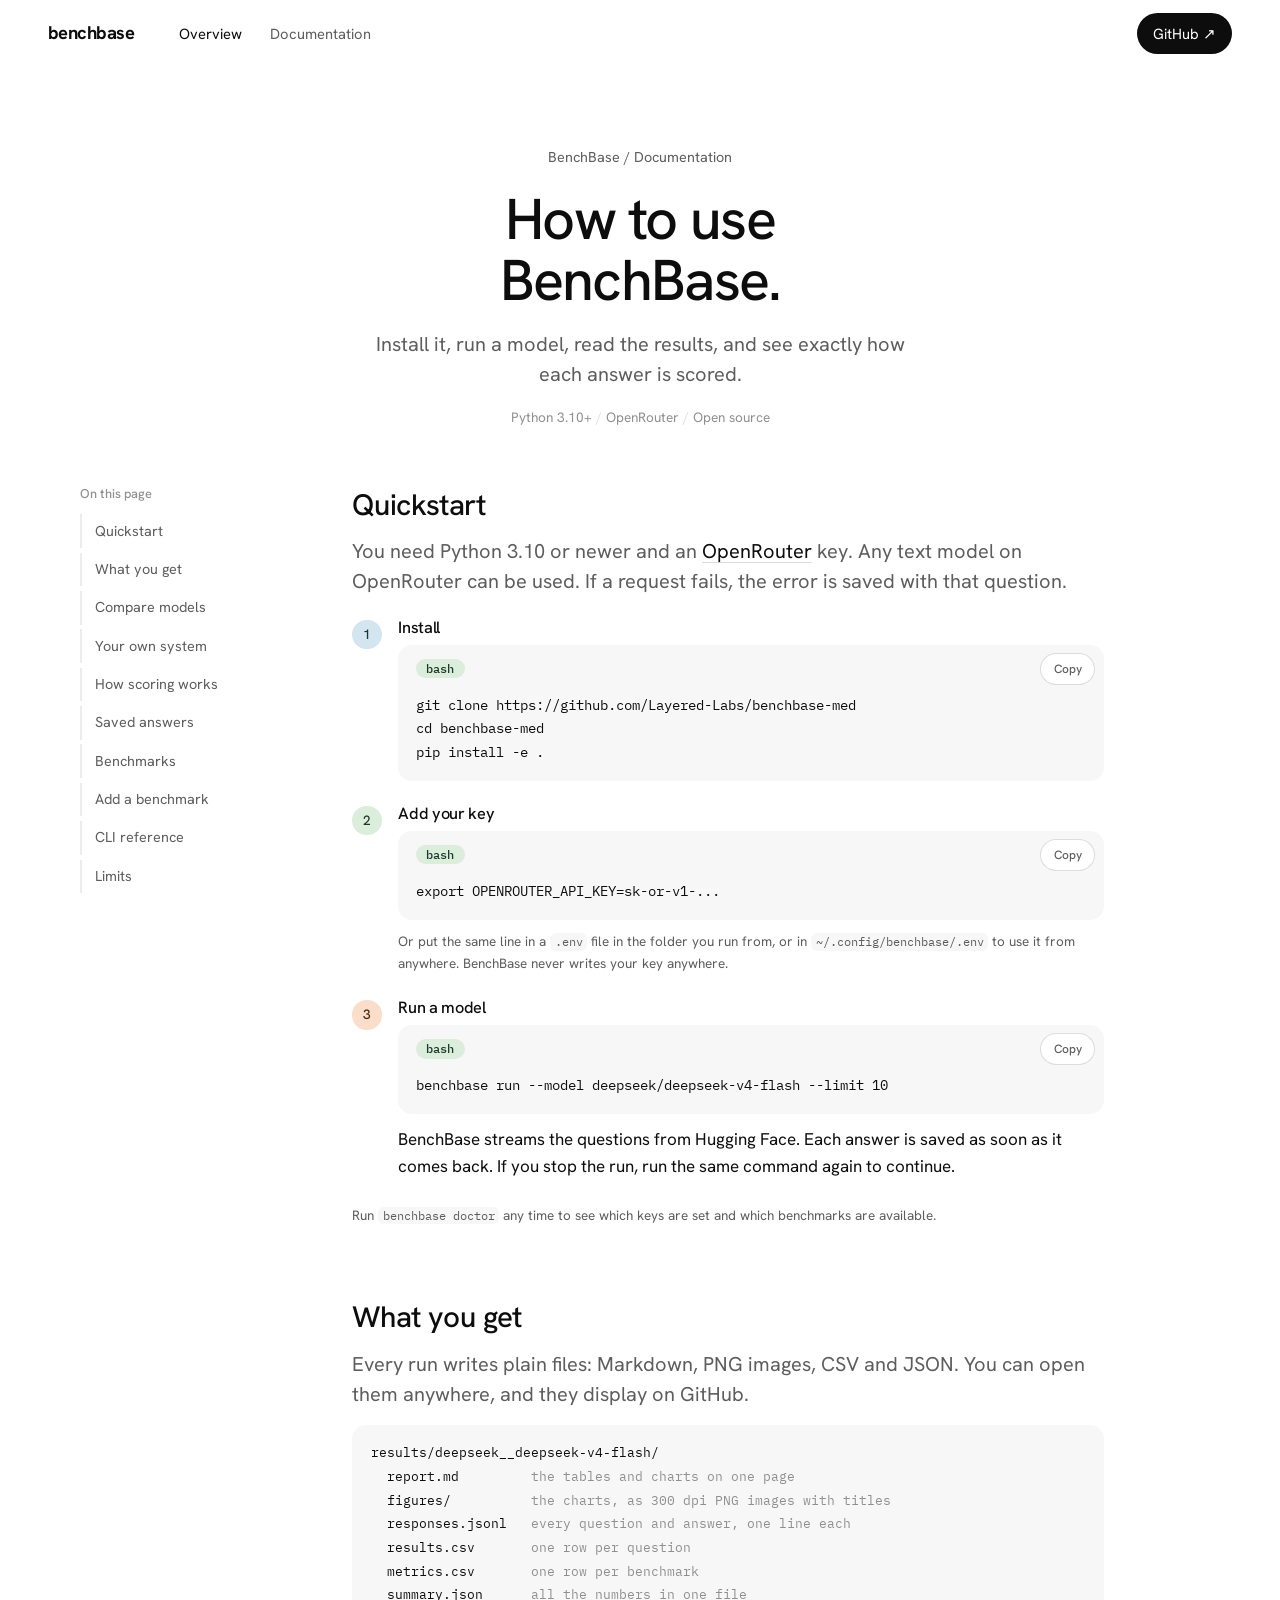
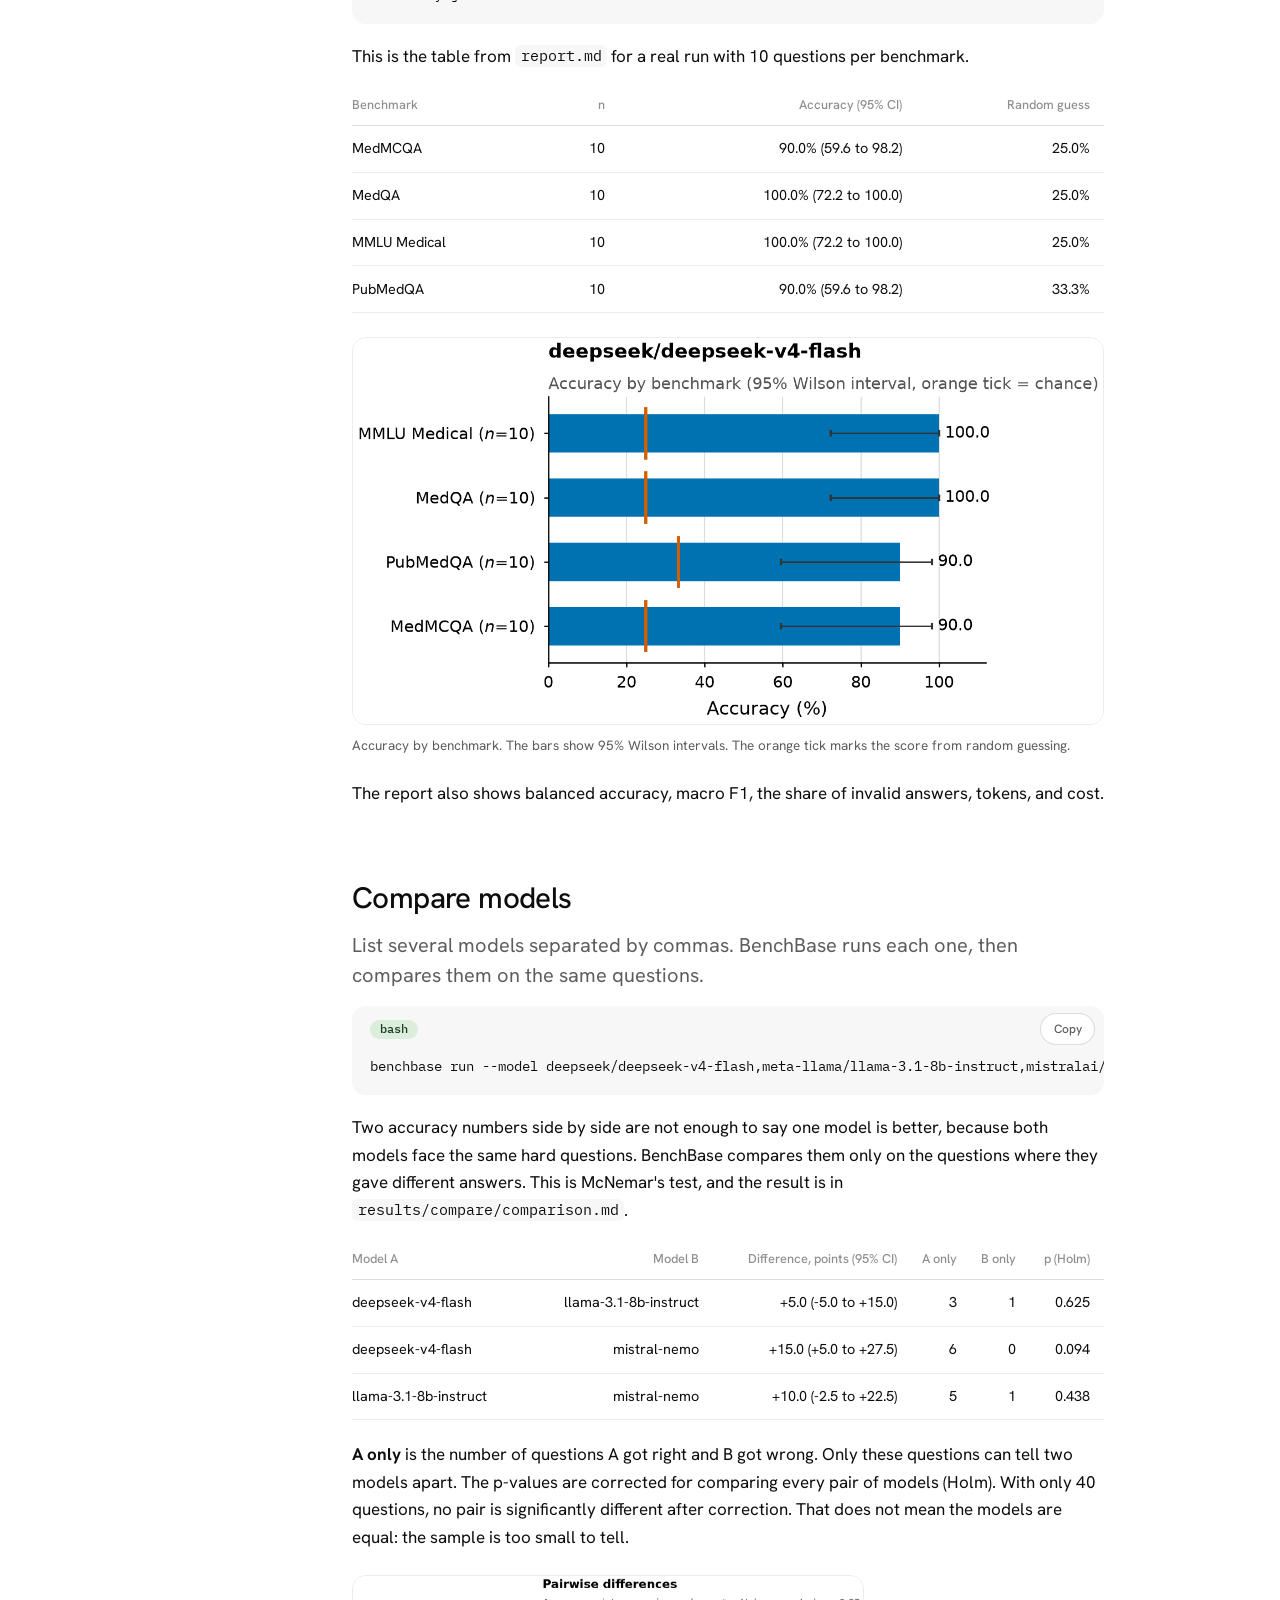
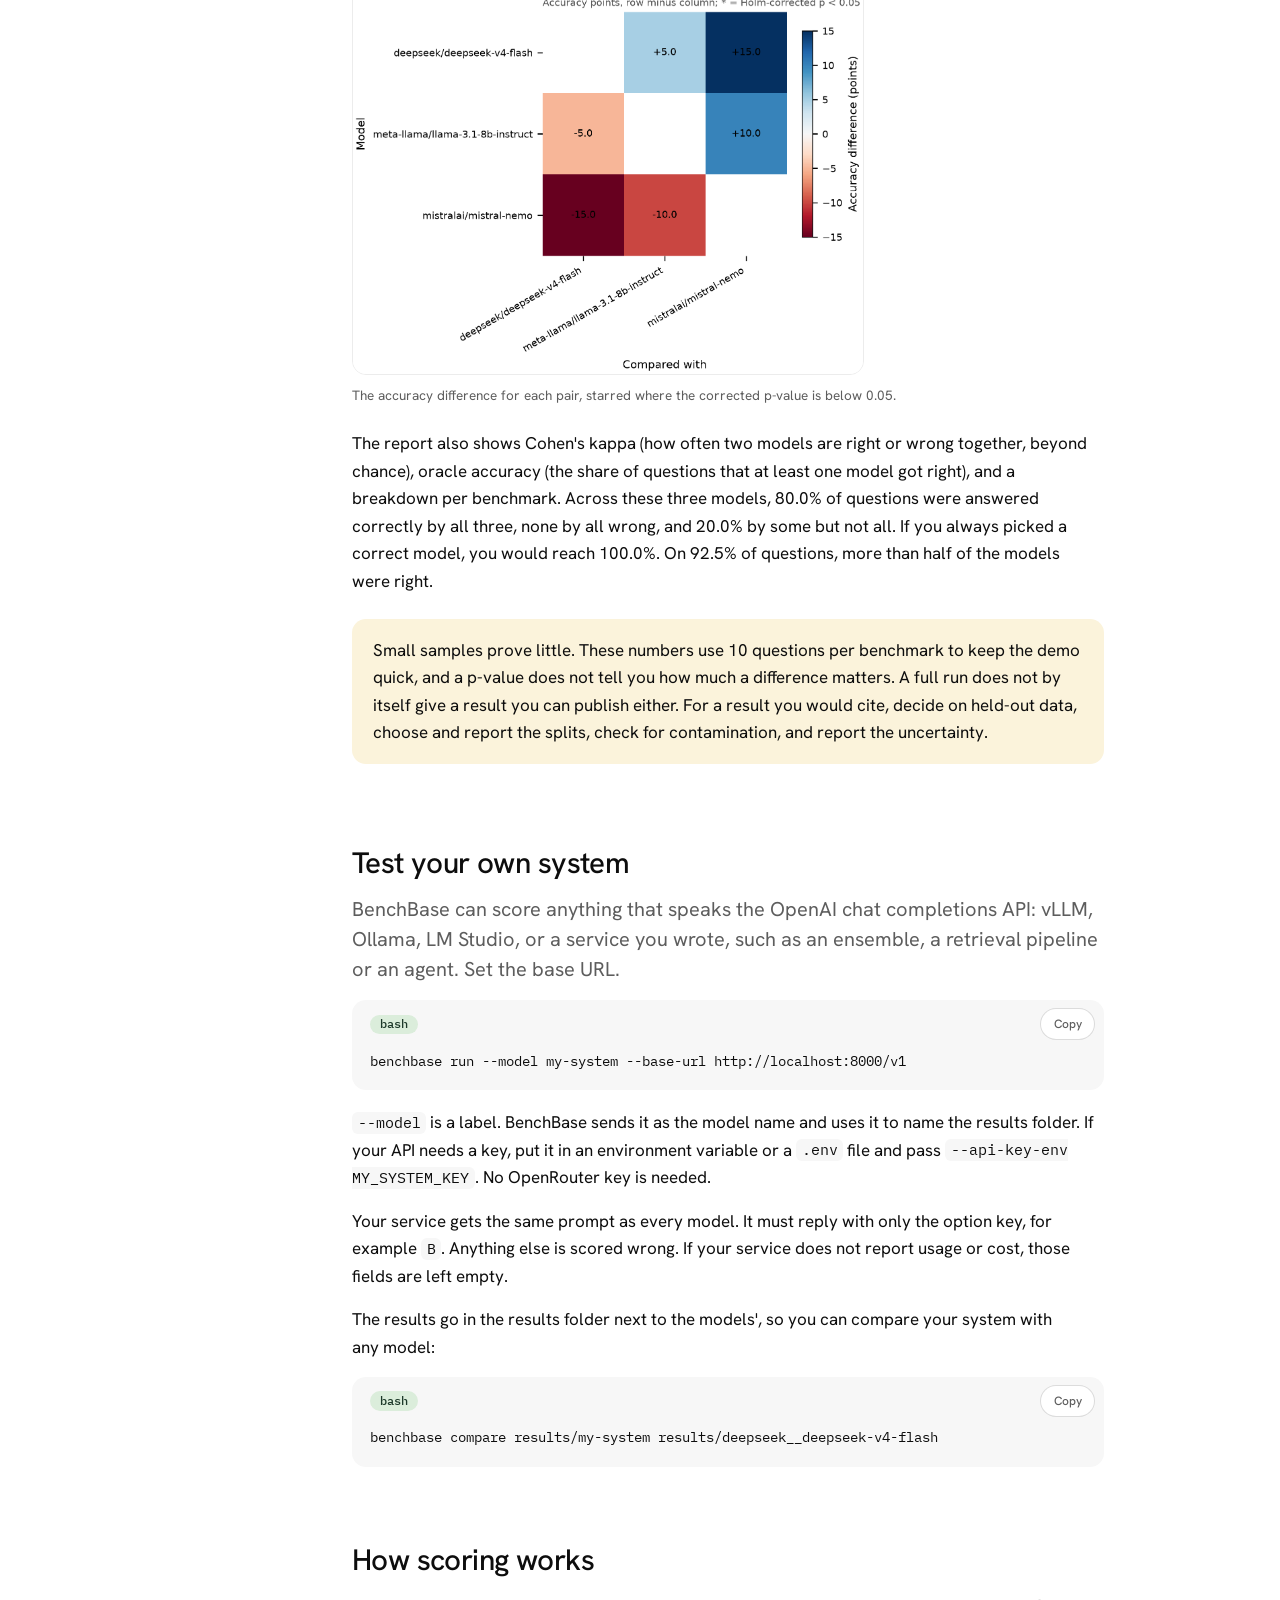
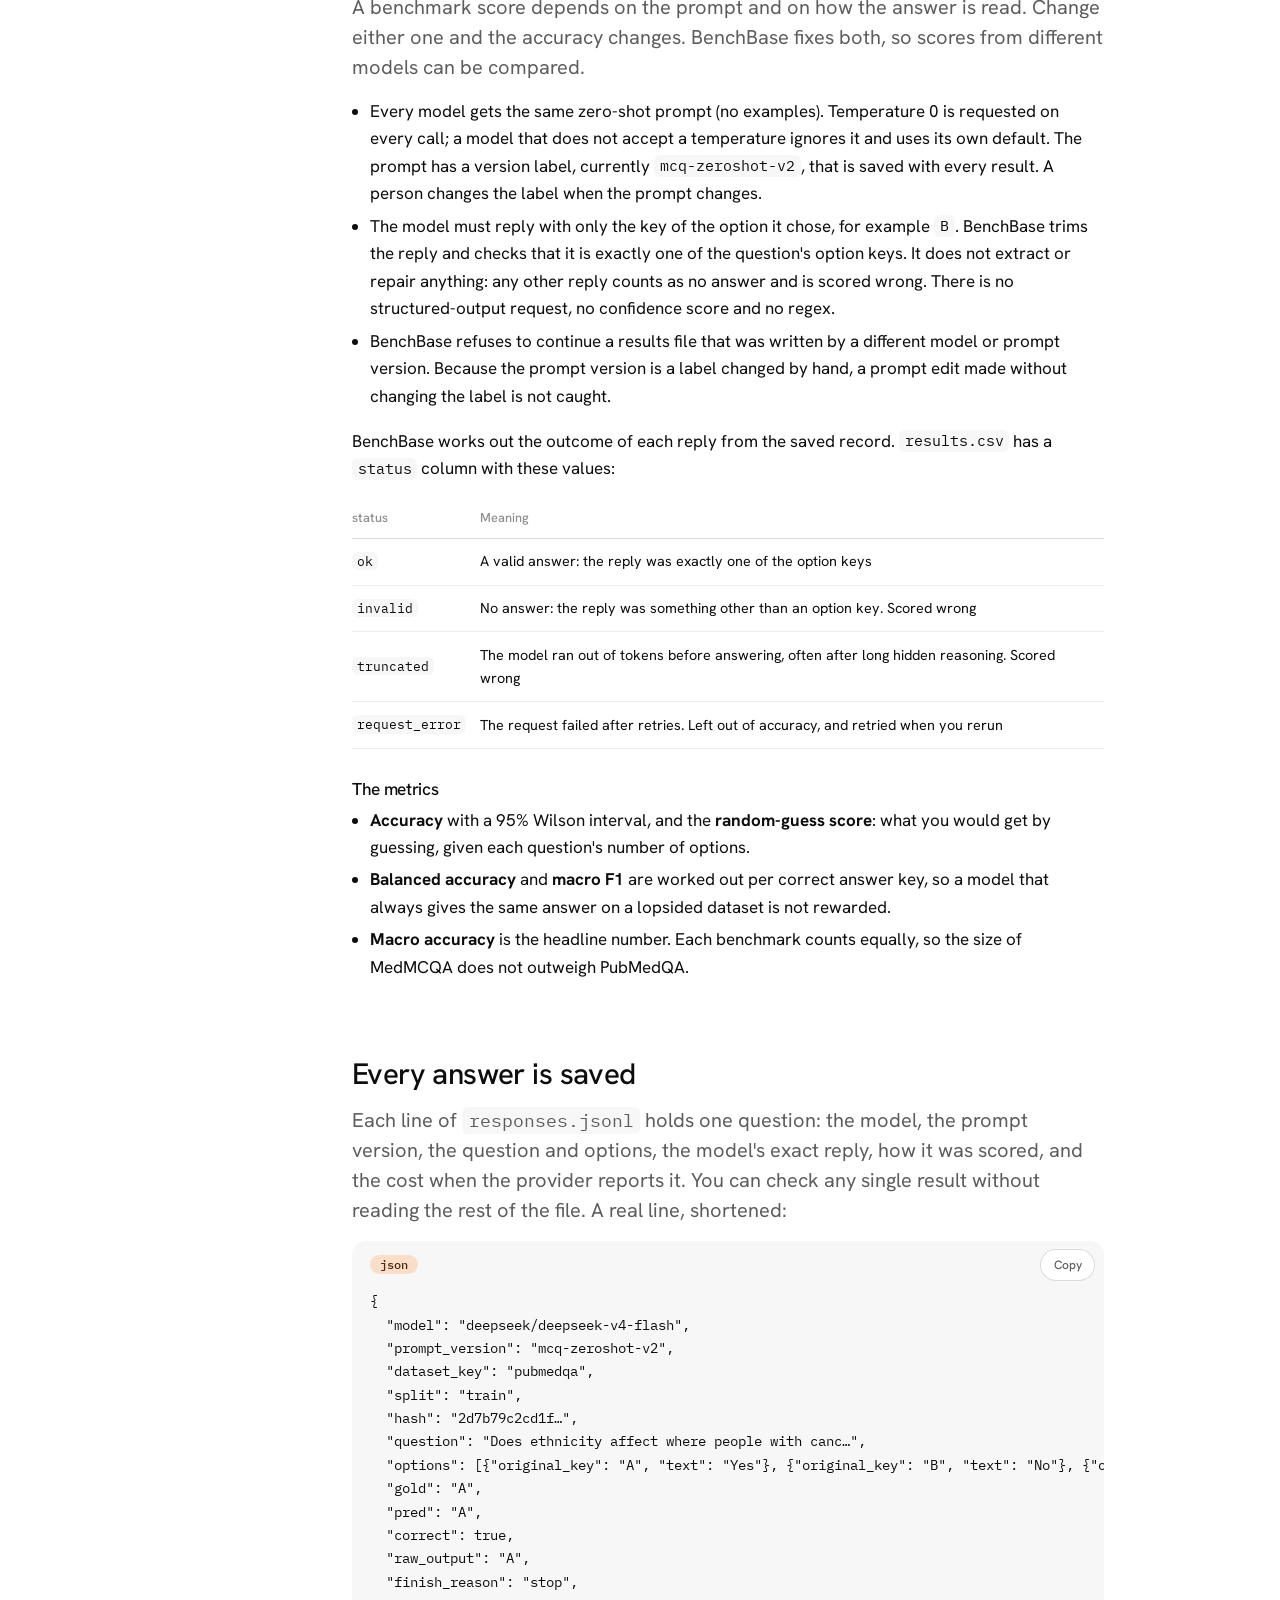
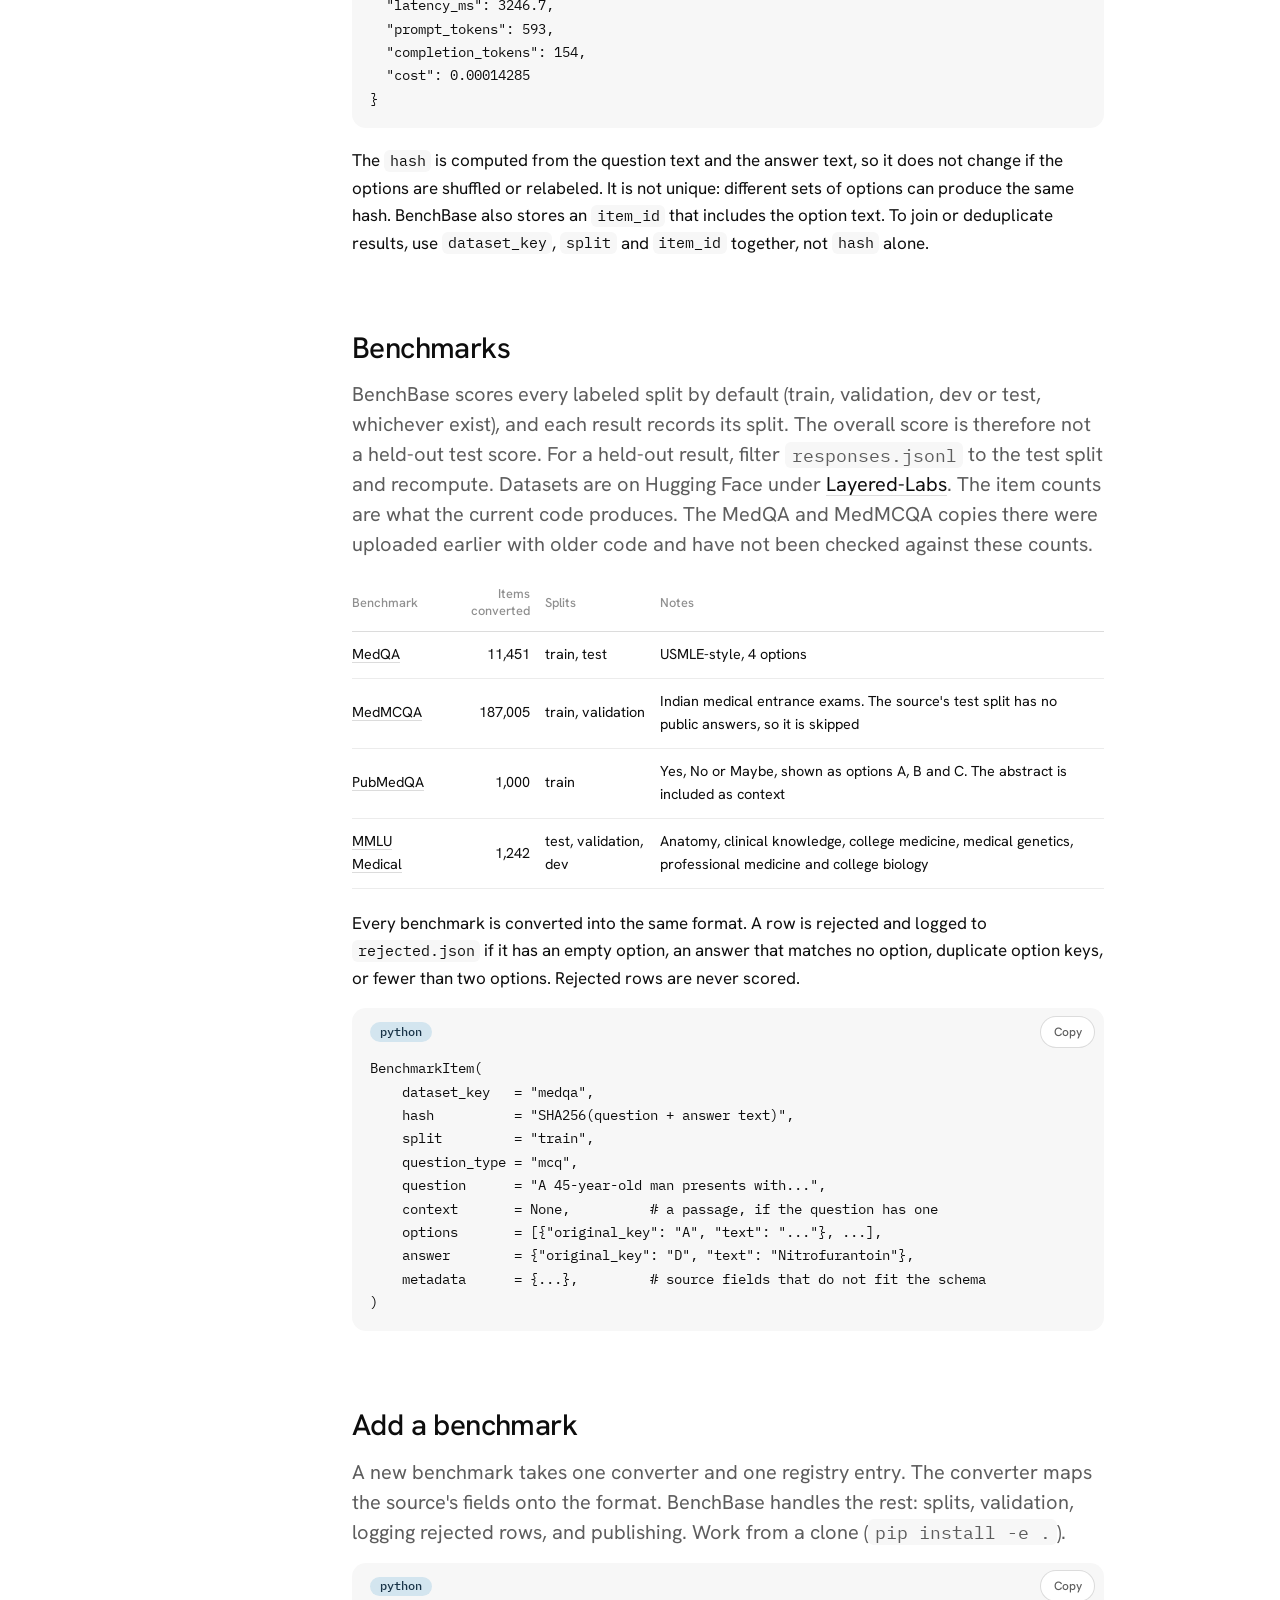
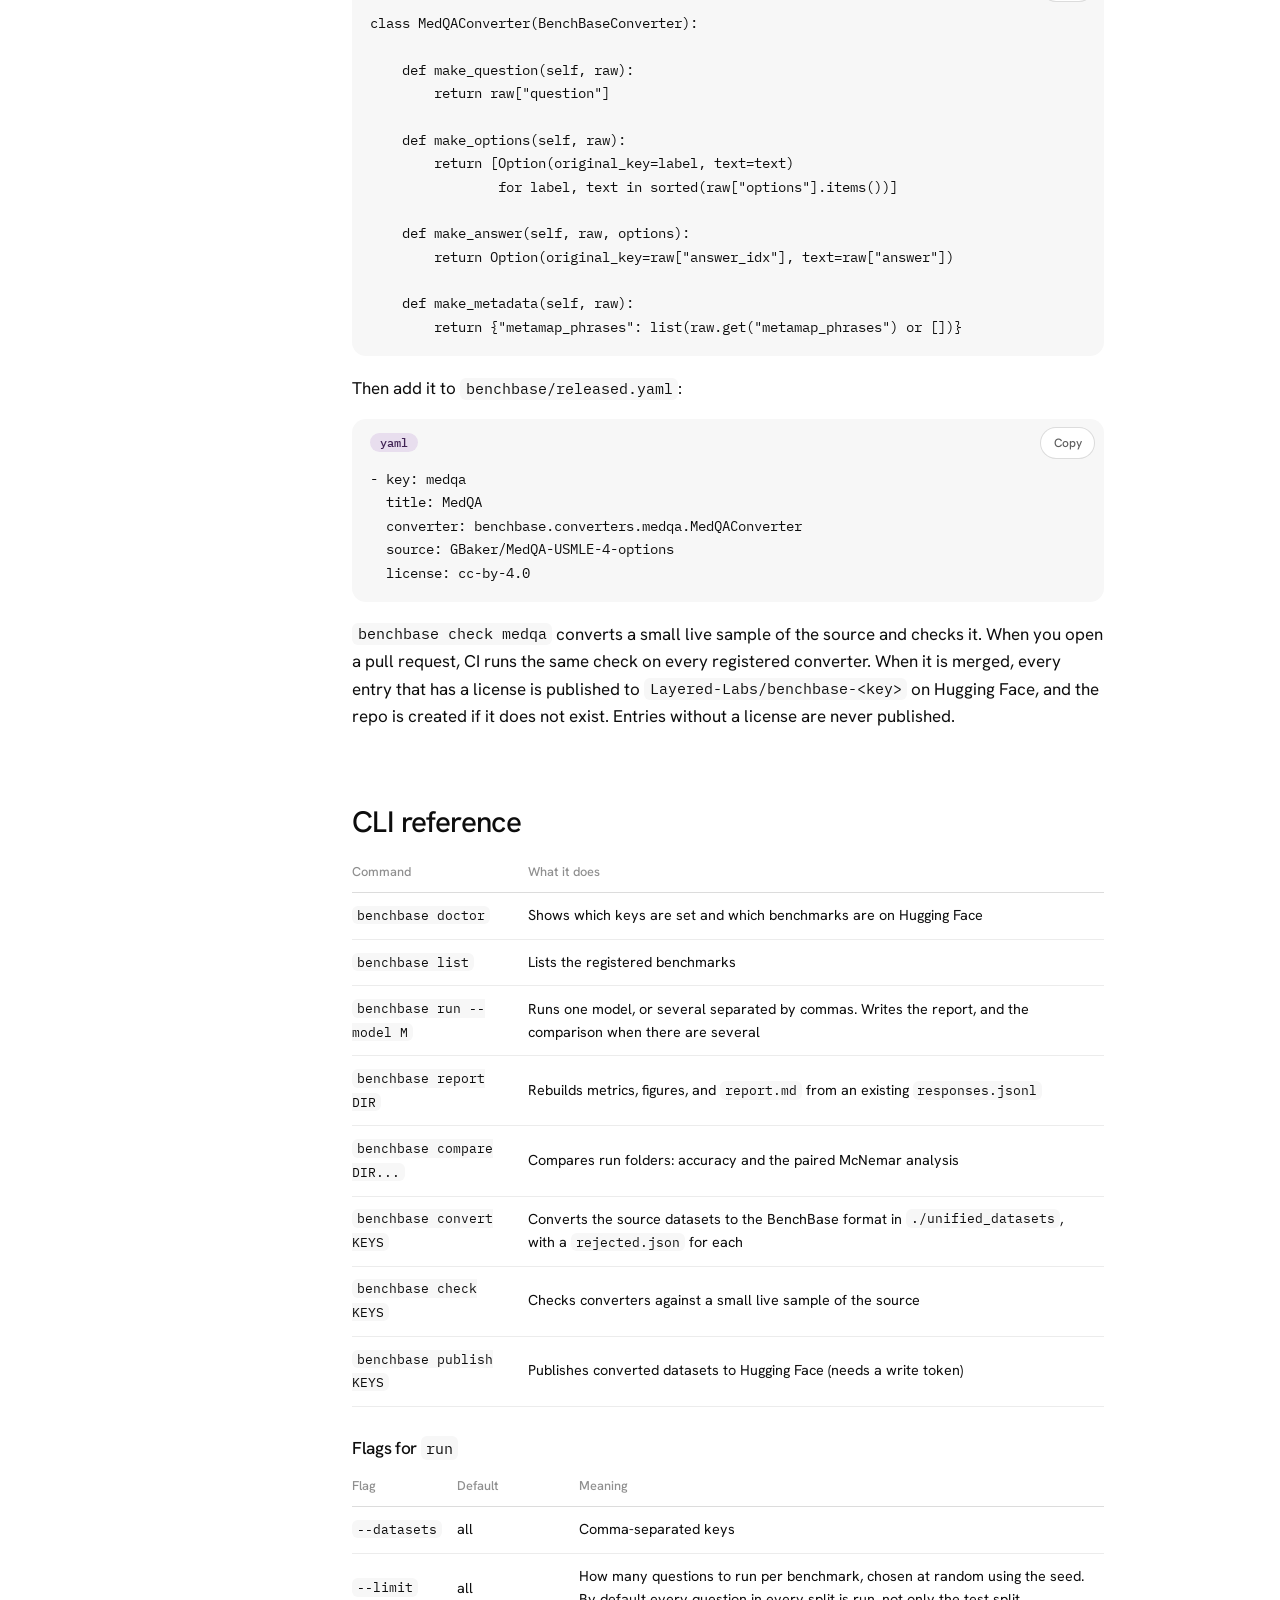
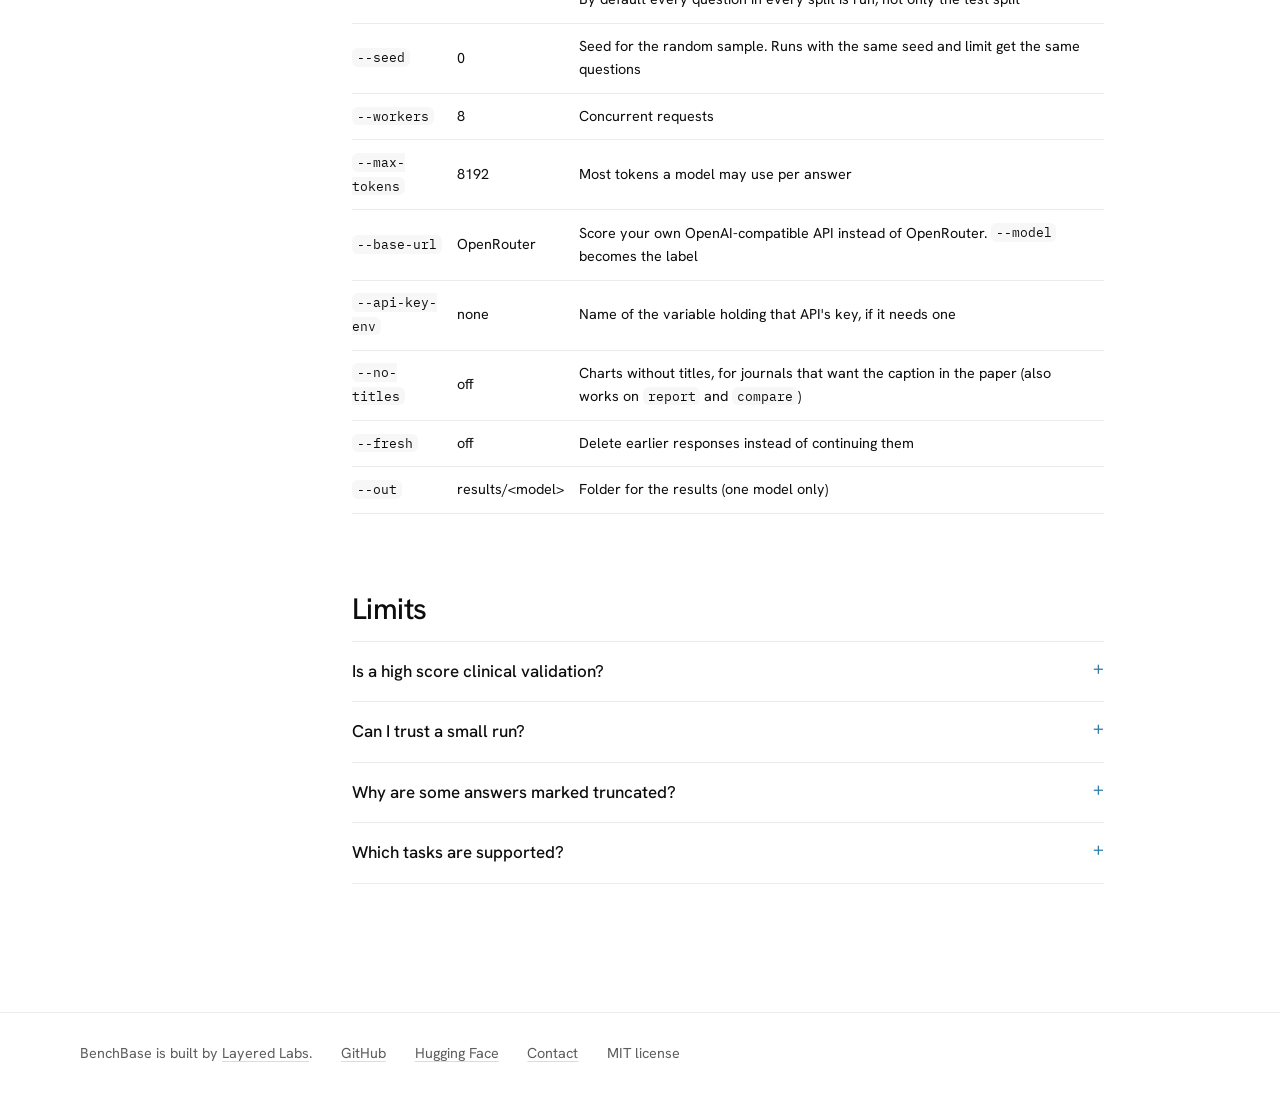
==== guide.html @ 44898c7c "BenchBase website" ====
<!doctype html>
<html lang="en">
<head>
<meta charset="utf-8">
<meta name="viewport" content="width=device-width, initial-scale=1">
<title>BenchBase documentation</title>
<meta name="description" content="How to install BenchBase, run a model on medical multiple-choice benchmarks, read the results, compare models, and see how each answer is scored.">
<meta property="og:title" content="BenchBase documentation">
<meta property="og:description" content="How to use BenchBase, from your first run to comparing models.">
<meta name="theme-color" content="#ffffff">
<link rel="icon" type="image/svg+xml" href="assets/favicon.svg">
<link rel="preconnect" href="https://fonts.googleapis.com">
<link rel="preconnect" href="https://fonts.gstatic.com" crossorigin>
<link rel="stylesheet" href="https://fonts.googleapis.com/css2?family=Hanken+Grotesk:wght@400;500;600&family=IBM+Plex+Mono:wght@400;500&display=swap">
<link rel="stylesheet" href="style.css">
<link rel="stylesheet" href="guide.css">
</head>
<body class="docs-page">
<a class="skip" href="#guide-content">Skip to content</a>
<header class="site-header">
  <div class="header-inner">
    <a class="brand" href="index.html" aria-label="BenchBase home"><span>benchbase</span></a>
    <nav aria-label="Primary navigation">
      <a href="index.html">Overview</a>
      <a href="guide.html" aria-current="page">Documentation</a>
      <a class="pill dark" href="https://github.com/Layered-Labs/benchbase-med">GitHub <span aria-hidden="true">↗</span></a>
    </nav>
  </div>
</header>
<div class="guide-intro" id="top">
  <p class="guide-kicker">BenchBase / Documentation</p>
  <h1>How to use<br>BenchBase.</h1>
  <p class="guide-lede">Install it, run a model, read the results, and see exactly how each answer is scored.</p>
  <p class="guide-intro-note">Python 3.10+ <span aria-hidden="true">/</span> OpenRouter <span aria-hidden="true">/</span> Open source</p>
</div>
<div class="guide-shell">
  <aside class="toc">
    <nav aria-label="On this page">
      <p>On this page</p>
      <ol>
        <li><a href="#quickstart">Quickstart</a></li>
        <li><a href="#outputs">What you get</a></li>
        <li><a href="#compare">Compare models</a></li>
        <li><a href="#own">Your own system</a></li>
        <li><a href="#scoring">How scoring works</a></li>
        <li><a href="#receipts">Saved answers</a></li>
        <li><a href="#benchmarks">Benchmarks</a></li>
        <li><a href="#add">Add a benchmark</a></li>
        <li><a href="#cli">CLI reference</a></li>
        <li><a href="#limits">Limits</a></li>
      </ol>
    </nav>
  </aside>

  <main class="guide-content" id="guide-content">
    <section id="quickstart">
      <h2>Quickstart</h2>
      <p>You need Python 3.10 or newer and an <a href="https://openrouter.ai">OpenRouter</a> key. Any text model on OpenRouter can be used. If a request fails, the error is saved with that question.</p>
      <ol class="steps">
        <li>
          <h3>Install</h3>
          <div class="code" data-lang="bash"><pre><code>git clone https://github.com/Layered-Labs/benchbase-med
cd benchbase-med
pip install -e .</code></pre></div>
        </li>
        <li>
          <h3>Add your key</h3>
          <div class="code" data-lang="bash"><pre><code>export OPENROUTER_API_KEY=sk-or-v1-...</code></pre></div>
          <p class="muted small">Or put the same line in a <code>.env</code> file in the folder you run from, or in <code>~/.config/benchbase/.env</code> to use it from anywhere. BenchBase never writes your key anywhere.</p>
        </li>
        <li>
          <h3>Run a model</h3>
          <div class="code" data-lang="bash"><pre><code>benchbase run --model deepseek/deepseek-v4-flash --limit 10</code></pre></div>
          <p>BenchBase streams the questions from Hugging Face. Each answer is saved as soon as it comes back. If you stop the run, run the same command again to continue.</p>
        </li>
      </ol>
      <p class="muted small">Run <code>benchbase doctor</code> any time to see which keys are set and which benchmarks are available.</p>
    </section>

    <section id="outputs">
      <h2>What you get</h2>
      <p>Every run writes plain files: Markdown, PNG images, CSV and JSON. You can open them anywhere, and they display on GitHub.</p>
<pre class="tree">results/deepseek__deepseek-v4-flash/
  report.md         <span class="c">the tables and charts on one page</span>
  figures/          <span class="c">the charts, as 300 dpi PNG images with titles</span>
  responses.jsonl   <span class="c">every question and answer, one line each</span>
  results.csv       <span class="c">one row per question</span>
  metrics.csv       <span class="c">one row per benchmark</span>
  summary.json      <span class="c">all the numbers in one file</span></pre>
      <p>This is the table from <code>report.md</code> for a real run with 10 questions per benchmark.</p>
      <div class="table" role="region" aria-label="Scrollable reference table" tabindex="0">
        <table>
          <thead><tr><th>Benchmark</th><th>n</th><th>Accuracy (95% CI)</th><th>Random guess</th></tr></thead>
          <tbody>
            <tr><td>MedMCQA</td><td>10</td><td>90.0% (59.6 to 98.2)</td><td>25.0%</td></tr>
            <tr><td>MedQA</td><td>10</td><td>100.0% (72.2 to 100.0)</td><td>25.0%</td></tr>
            <tr><td>MMLU Medical</td><td>10</td><td>100.0% (72.2 to 100.0)</td><td>25.0%</td></tr>
            <tr><td>PubMedQA</td><td>10</td><td>90.0% (59.6 to 98.2)</td><td>33.3%</td></tr>
          </tbody>
        </table>
      </div>
      <figure>
        <img src="assets/accuracy_by_dataset.png" alt="Horizontal bar chart of accuracy by benchmark with 95% confidence intervals and chance level marked" width="1020" loading="lazy">
        <figcaption>Accuracy by benchmark. The bars show 95% Wilson intervals. The orange tick marks the score from random guessing.</figcaption>
      </figure>
      <p>The report also shows balanced accuracy, macro F1, the share of invalid answers, tokens, and cost.</p>
    </section>

    <section id="compare">
      <h2>Compare models</h2>
      <p>List several models separated by commas. BenchBase runs each one, then compares them on the same questions.</p>
      <div class="code" data-lang="bash"><pre><code>benchbase run --model deepseek/deepseek-v4-flash,meta-llama/llama-3.1-8b-instruct,mistralai/mistral-nemo --limit 10</code></pre></div>
      <p>Two accuracy numbers side by side are not enough to say one model is better, because both models face the same hard questions. BenchBase compares them only on the questions where they gave different answers. This is McNemar's test, and the result is in <code>results/compare/comparison.md</code>.</p>
      <div class="table" role="region" aria-label="Scrollable reference table" tabindex="0">
        <table>
          <thead><tr><th>Model A</th><th>Model B</th><th>Difference, points (95% CI)</th><th>A only</th><th>B only</th><th>p (Holm)</th></tr></thead>
          <tbody>
            <tr><td>deepseek-v4-flash</td><td>llama-3.1-8b-instruct</td><td>+5.0 (-5.0 to +15.0)</td><td>3</td><td>1</td><td>0.625</td></tr>
            <tr><td>deepseek-v4-flash</td><td>mistral-nemo</td><td>+15.0 (+5.0 to +27.5)</td><td>6</td><td>0</td><td>0.094</td></tr>
            <tr><td>llama-3.1-8b-instruct</td><td>mistral-nemo</td><td>+10.0 (-2.5 to +22.5)</td><td>5</td><td>1</td><td>0.438</td></tr>
          </tbody>
        </table>
      </div>
      <p><b>A only</b> is the number of questions A got right and B got wrong. Only these questions can tell two models apart. The p-values are corrected for comparing every pair of models (Holm). With only 40 questions, no pair is significantly different after correction. That does not mean the models are equal: the sample is too small to tell.</p>
      <figure class="half">
        <img src="assets/pairwise.png" alt="Heatmap of pairwise accuracy differences between three models, with significance stars" width="1020" loading="lazy">
        <figcaption>The accuracy difference for each pair, starred where the corrected p-value is below 0.05.</figcaption>
      </figure>
      <p>The report also shows Cohen's kappa (how often two models are right or wrong together, beyond chance), oracle accuracy (the share of questions that at least one model got right), and a breakdown per benchmark. Across these three models, 80.0% of questions were answered correctly by all three, none by all wrong, and 20.0% by some but not all. If you always picked a correct model, you would reach 100.0%. On 92.5% of questions, more than half of the models were right.</p>
      <div class="callout"><p>Small samples prove little. These numbers use 10 questions per benchmark to keep the demo quick, and a p-value does not tell you how much a difference matters. A full run does not by itself give a result you can publish either. For a result you would cite, decide on held-out data, choose and report the splits, check for contamination, and report the uncertainty.</p></div>
    </section>

    <section id="own">
      <h2>Test your own system</h2>
      <p>BenchBase can score anything that speaks the OpenAI chat completions API: vLLM, Ollama, LM Studio, or a service you wrote, such as an ensemble, a retrieval pipeline or an agent. Set the base URL.</p>
      <div class="code" data-lang="bash"><pre><code>benchbase run --model my-system --base-url http://localhost:8000/v1</code></pre></div>
      <p><code>--model</code> is a label. BenchBase sends it as the model name and uses it to name the results folder. If your API needs a key, put it in an environment variable or a <code>.env</code> file and pass <code>--api-key-env MY_SYSTEM_KEY</code>. No OpenRouter key is needed.</p>
      <p>Your service gets the same prompt as every model. It must reply with only the option key, for example <code>B</code>. Anything else is scored wrong. If your service does not report usage or cost, those fields are left empty.</p>
      <p>The results go in the results folder next to the models', so you can compare your system with any model:</p>
      <div class="code" data-lang="bash"><pre><code>benchbase compare results/my-system results/deepseek__deepseek-v4-flash</code></pre></div>
    </section>

    <section id="scoring">
      <h2>How scoring works</h2>
      <p>A benchmark score depends on the prompt and on how the answer is read. Change either one and the accuracy changes. BenchBase fixes both, so scores from different models can be compared.</p>
      <ul>
        <li>Every model gets the same zero-shot prompt (no examples). Temperature 0 is requested on every call; a model that does not accept a temperature ignores it and uses its own default. The prompt has a version label, currently <code>mcq-zeroshot-v2</code>, that is saved with every result. A person changes the label when the prompt changes.</li>
        <li>The model must reply with only the key of the option it chose, for example <code>B</code>. BenchBase trims the reply and checks that it is exactly one of the question's option keys. It does not extract or repair anything: any other reply counts as no answer and is scored wrong. There is no structured-output request, no confidence score and no regex.</li>
        <li>BenchBase refuses to continue a results file that was written by a different model or prompt version. Because the prompt version is a label changed by hand, a prompt edit made without changing the label is not caught.</li>
      </ul>
      <p>BenchBase works out the outcome of each reply from the saved record. <code>results.csv</code> has a <code>status</code> column with these values:</p>
      <div class="table" role="region" aria-label="Scrollable reference table" tabindex="0">
        <table>
          <thead><tr><th>status</th><th class="text">Meaning</th></tr></thead>
          <tbody>
            <tr><td><code>ok</code></td><td class="text">A valid answer: the reply was exactly one of the option keys</td></tr>
            <tr><td><code>invalid</code></td><td class="text">No answer: the reply was something other than an option key. Scored wrong</td></tr>
            <tr><td><code>truncated</code></td><td class="text">The model ran out of tokens before answering, often after long hidden reasoning. Scored wrong</td></tr>
            <tr><td><code>request_error</code></td><td class="text">The request failed after retries. Left out of accuracy, and retried when you rerun</td></tr>
          </tbody>
        </table>
      </div>
      <h3>The metrics</h3>
      <ul>
        <li><b>Accuracy</b> with a 95% Wilson interval, and the <b>random-guess score</b>: what you would get by guessing, given each question's number of options.</li>
        <li><b>Balanced accuracy</b> and <b>macro F1</b> are worked out per correct answer key, so a model that always gives the same answer on a lopsided dataset is not rewarded.</li>
        <li><b>Macro accuracy</b> is the headline number. Each benchmark counts equally, so the size of MedMCQA does not outweigh PubMedQA.</li>
      </ul>
    </section>

    <section id="receipts">
      <h2>Every answer is saved</h2>
      <p>Each line of <code>responses.jsonl</code> holds one question: the model, the prompt version, the question and options, the model's exact reply, how it was scored, and the cost when the provider reports it. You can check any single result without reading the rest of the file. A real line, shortened:</p>
      <div class="code" data-lang="json"><pre><code>{
  "model": &quot;deepseek/deepseek-v4-flash&quot;,
  "prompt_version": &quot;mcq-zeroshot-v2&quot;,
  "dataset_key": &quot;pubmedqa&quot;,
  "split": &quot;train&quot;,
  "hash": &quot;2d7b79c2cd1f…&quot;,
  "question": &quot;Does ethnicity affect where people with canc…&quot;,
  "options": [{&quot;original_key&quot;: &quot;A&quot;, &quot;text&quot;: &quot;Yes&quot;}, {&quot;original_key&quot;: &quot;B&quot;, &quot;text&quot;: &quot;No&quot;}, {&quot;original_key&quot;: &quot;C&quot;, &quot;text&quot;: &quot;Maybe&quot;}],
  "gold": &quot;A&quot;,
  "pred": &quot;A&quot;,
  "correct": true,
  "raw_output": &quot;A&quot;,
  "finish_reason": &quot;stop&quot;,
  "latency_ms": 3246.7,
  "prompt_tokens": 593,
  "completion_tokens": 154,
  "cost": 0.00014285
}</code></pre></div>
      <p>The <code>hash</code> is computed from the question text and the answer text, so it does not change if the options are shuffled or relabeled. It is not unique: different sets of options can produce the same hash. BenchBase also stores an <code>item_id</code> that includes the option text. To join or deduplicate results, use <code>dataset_key</code>, <code>split</code> and <code>item_id</code> together, not <code>hash</code> alone.</p>
    </section>

    <section id="benchmarks">
      <h2>Benchmarks</h2>
      <p>BenchBase scores every labeled split by default (train, validation, dev or test, whichever exist), and each result records its split. The overall score is therefore not a held-out test score. For a held-out result, filter <code>responses.jsonl</code> to the test split and recompute. Datasets are on Hugging Face under <a href="https://huggingface.co/Layered-Labs">Layered-Labs</a>. The item counts are what the current code produces. The MedQA and MedMCQA copies there were uploaded earlier with older code and have not been checked against these counts.</p>
      <div class="table" role="region" aria-label="Scrollable reference table" tabindex="0">
        <table>
          <thead><tr><th>Benchmark</th><th>Items converted</th><th class="text">Splits</th><th class="text">Notes</th></tr></thead>
          <tbody>
            <tr><td><a href="https://huggingface.co/datasets/Layered-Labs/benchbase-medqa">MedQA</a></td><td>11,451</td><td class="text">train, test</td><td class="text">USMLE-style, 4 options</td></tr>
            <tr><td><a href="https://huggingface.co/datasets/Layered-Labs/benchbase-medmcqa">MedMCQA</a></td><td>187,005</td><td class="text">train, validation</td><td class="text">Indian medical entrance exams. The source's test split has no public answers, so it is skipped</td></tr>
            <tr><td><a href="https://huggingface.co/datasets/Layered-Labs/benchbase-pubmedqa">PubMedQA</a></td><td>1,000</td><td class="text">train</td><td class="text">Yes, No or Maybe, shown as options A, B and C. The abstract is included as context</td></tr>
            <tr><td><a href="https://huggingface.co/datasets/Layered-Labs/benchbase-mmlu-medical">MMLU Medical</a></td><td>1,242</td><td class="text">test, validation, dev</td><td class="text">Anatomy, clinical knowledge, college medicine, medical genetics, professional medicine and college biology</td></tr>
          </tbody>
        </table>
      </div>
      <p>Every benchmark is converted into the same format. A row is rejected and logged to <code>rejected.json</code> if it has an empty option, an answer that matches no option, duplicate option keys, or fewer than two options. Rejected rows are never scored.</p>
      <div class="code" data-lang="python"><pre><code>BenchmarkItem(
    dataset_key   = "medqa",
    hash          = "SHA256(question + answer text)",
    split         = "train",
    question_type = "mcq",
    question      = "A 45-year-old man presents with...",
    context       = None,          # a passage, if the question has one
    options       = [{"original_key": "A", "text": "..."}, ...],
    answer        = {"original_key": "D", "text": "Nitrofurantoin"},
    metadata      = {...},         # source fields that do not fit the schema
)</code></pre></div>
    </section>

    <section id="add">
      <h2>Add a benchmark</h2>
      <p>A new benchmark takes one converter and one registry entry. The converter maps the source's fields onto the format. BenchBase handles the rest: splits, validation, logging rejected rows, and publishing. Work from a clone (<code>pip install -e .</code>).</p>
      <div class="code" data-lang="python"><pre><code>class MedQAConverter(BenchBaseConverter):

    def make_question(self, raw):
        return raw["question"]

    def make_options(self, raw):
        return [Option(original_key=label, text=text)
                for label, text in sorted(raw["options"].items())]

    def make_answer(self, raw, options):
        return Option(original_key=raw["answer_idx"], text=raw["answer"])

    def make_metadata(self, raw):
        return {"metamap_phrases": list(raw.get("metamap_phrases") or [])}</code></pre></div>
      <p>Then add it to <code>benchbase/released.yaml</code>:</p>
      <div class="code" data-lang="yaml"><pre><code>- key: medqa
  title: MedQA
  converter: benchbase.converters.medqa.MedQAConverter
  source: GBaker/MedQA-USMLE-4-options
  license: cc-by-4.0</code></pre></div>
      <p><code>benchbase check medqa</code> converts a small live sample of the source and checks it. When you open a pull request, CI runs the same check on every registered converter. When it is merged, every entry that has a license is published to <code>Layered-Labs/benchbase-&lt;key&gt;</code> on Hugging Face, and the repo is created if it does not exist. Entries without a license are never published.</p>
    </section>

    <section id="cli">
      <h2>CLI reference</h2>
      <div class="table" role="region" aria-label="Scrollable reference table" tabindex="0">
        <table>
          <thead><tr><th>Command</th><th class="text">What it does</th></tr></thead>
          <tbody>
            <tr><td><code>benchbase doctor</code></td><td class="text">Shows which keys are set and which benchmarks are on Hugging Face</td></tr>
            <tr><td><code>benchbase list</code></td><td class="text">Lists the registered benchmarks</td></tr>
            <tr><td><code>benchbase run --model M</code></td><td class="text">Runs one model, or several separated by commas. Writes the report, and the comparison when there are several</td></tr>
            <tr><td><code>benchbase report DIR</code></td><td class="text">Rebuilds metrics, figures, and <code>report.md</code> from an existing <code>responses.jsonl</code></td></tr>
            <tr><td><code>benchbase compare DIR...</code></td><td class="text">Compares run folders: accuracy and the paired McNemar analysis</td></tr>
            <tr><td><code>benchbase convert KEYS</code></td><td class="text">Converts the source datasets to the BenchBase format in <code>./unified_datasets</code>, with a <code>rejected.json</code> for each</td></tr>
            <tr><td><code>benchbase check KEYS</code></td><td class="text">Checks converters against a small live sample of the source</td></tr>
            <tr><td><code>benchbase publish KEYS</code></td><td class="text">Publishes converted datasets to Hugging Face (needs a write token)</td></tr>
          </tbody>
        </table>
      </div>
      <h3>Flags for <code>run</code></h3>
      <div class="table" role="region" aria-label="Scrollable reference table" tabindex="0">
        <table>
          <thead><tr><th>Flag</th><th class="text">Default</th><th class="text">Meaning</th></tr></thead>
          <tbody>
            <tr><td><code>--datasets</code></td><td class="text">all</td><td class="text">Comma-separated keys</td></tr>
            <tr><td><code>--limit</code></td><td class="text">all</td><td class="text">How many questions to run per benchmark, chosen at random using the seed. By default every question in every split is run, not only the test split</td></tr>
            <tr><td><code>--seed</code></td><td class="text">0</td><td class="text">Seed for the random sample. Runs with the same seed and limit get the same questions</td></tr>
            <tr><td><code>--workers</code></td><td class="text">8</td><td class="text">Concurrent requests</td></tr>
            <tr><td><code>--max-tokens</code></td><td class="text">8192</td><td class="text">Most tokens a model may use per answer</td></tr>
            <tr><td><code>--base-url</code></td><td class="text">OpenRouter</td><td class="text">Score your own OpenAI-compatible API instead of OpenRouter. <code>--model</code> becomes the label</td></tr>
            <tr><td><code>--api-key-env</code></td><td class="text">none</td><td class="text">Name of the variable holding that API's key, if it needs one</td></tr>
            <tr><td><code>--no-titles</code></td><td class="text">off</td><td class="text">Charts without titles, for journals that want the caption in the paper (also works on <code>report</code> and <code>compare</code>)</td></tr>
            <tr><td><code>--fresh</code></td><td class="text">off</td><td class="text">Delete earlier responses instead of continuing them</td></tr>
            <tr><td><code>--out</code></td><td class="text">results/&lt;model&gt;</td><td class="text">Folder for the results (one model only)</td></tr>
          </tbody>
        </table>
      </div>
    </section>

    <section id="limits">
      <h2>Limits</h2>
      <details>
        <summary>Is a high score clinical validation?</summary>
        <p>No. The questions come from exams and research papers. A high score means a model knows the material. It does not show that the model is safe to use with patients.</p>
      </details>
      <details>
        <summary>Can I trust a small run?</summary>
        <p>Not for conclusions. On 10 questions a 95% interval is very wide, and McNemar's test needs questions where the models disagree. Use small runs to check that your setup works. A full run includes training data, so it is not a held-out score either. To publish a result you need held-out data, a chosen split, contamination checks, and reported uncertainty.</p>
      </details>
      <details>
        <summary>Why are some answers marked truncated?</summary>
        <p>Some models spend their whole token budget thinking and return nothing. Those answers are scored wrong and counted as invalid. If that share is high, raise <code>--max-tokens</code>.</p>
      </details>
      <details>
        <summary>Which tasks are supported?</summary>
        <p>Only text multiple choice. Images and free-response questions need an image field and a fixed way to judge answers first.</p>
      </details>
    </section>
  </main>
</div>

<footer class="site-footer">
  <div>
    <span>BenchBase is built by <a href="https://github.com/Layered-Labs">Layered Labs</a>.</span>
    <a href="https://github.com/Layered-Labs/benchbase-med">GitHub</a>
    <a href="https://huggingface.co/Layered-Labs">Hugging Face</a>
    <a href="mailto:abdullah.ridwan@layeredlabs.ai">Contact</a>
    <span>MIT license</span>
  </div>
</footer>
<script src="script.js" defer></script>
</body>
</html>
---- style.css ----
/* BenchBase: shared type, colour, and components.
   Editorial, in the manner of a research lab's own site: white page, one tight sans, monochrome ink,
   pill buttons, soft gray panels, whitespace instead of rules. */

:root {
  color-scheme: light;

  --paper: #ffffff;
  --paper-2: #f7f7f7;               /* panels, code fields */
  --paper-3: #efefef;
  --ink: #0d0d0d;
  --ink-2: #5d5d5d;                 /* muted text */
  --ink-3: #8f8f8f;
  --rule: #ececec;
  --rule-2: #dcdcdc;
  --accent: #0d0d0d;
  --accent-2: #0d0d0d;
  --accent-wash: #f3f3f3;
  --caution: #5d5d5d;
  --caution-wash: #f7f7f7;
  --pass: #2b6045;

  --sans: "Hanken Grotesk", "Helvetica Neue", Helvetica, Arial, sans-serif;
  --mono: "IBM Plex Mono", ui-monospace, "SF Mono", Menlo, Consolas, monospace;
  --serif: var(--sans);

  /* type scale */
  --step--1: clamp(0.8rem, 0.78rem + 0.08vw, 0.85rem);
  --step-0: clamp(1rem, 0.97rem + 0.14vw, 1.0625rem);
  --step-1: clamp(1.1rem, 1.05rem + 0.28vw, 1.25rem);
  --step-2: clamp(1.4rem, 1.2rem + 0.9vw, 1.85rem);
  --step-3: clamp(1.7rem, 1.3rem + 1.6vw, 2.4rem);
  --step-4: clamp(2.4rem, 1.6rem + 3.2vw, 3.6rem);

  --gutter: clamp(1.15rem, 4vw, 3rem);
  --page: 76rem;
  --ease: cubic-bezier(0.2, 0.7, 0.3, 1);
}

*, *::before, *::after { box-sizing: border-box; }

html { -webkit-text-size-adjust: 100%; scroll-behavior: smooth; scroll-padding-top: 5rem; }
@media (prefers-reduced-motion: reduce) { html { scroll-behavior: auto; } }

body {
  margin: 0;
  background: var(--paper);
  color: var(--ink);
  font: 400 var(--step-0) / 1.62 var(--sans);
  -webkit-font-smoothing: antialiased;
  text-rendering: optimizeLegibility;
}

a { color: var(--ink); text-decoration-color: var(--rule-2); text-decoration-thickness: 1px; text-underline-offset: 0.22em; }
a:hover { text-decoration-color: var(--ink); }
:focus-visible { outline: 2px solid var(--ink); outline-offset: 3px; border-radius: 6px; }

.skip { position: absolute; left: -999px; top: 0.5rem; background: var(--ink); color: var(--paper); padding: 0.5rem 0.9rem; z-index: 40; border-radius: 999px; }
.skip:focus { left: 0.5rem; }

h1, h2, h3, h4 { margin: 0; font-weight: 500; letter-spacing: -0.02em; line-height: 1.15; text-wrap: balance; }
p { margin: 0 0 1rem; text-wrap: pretty; }
ul, ol { padding-left: 1.15rem; margin: 0 0 1.1rem; }
li { margin-bottom: 0.3rem; }

.display { font-family: var(--sans); font-weight: 500; letter-spacing: -0.03em; line-height: 1.06; }
.mono { font-family: var(--mono); font-variant-ligatures: none; }
.num { font-variant-numeric: tabular-nums; }
.muted { color: var(--ink-2); }
.small { font-size: var(--step--1); }

/* the small line above a headline: plain, muted, sentence case */
.kicker { font: 400 0.9rem / 1.4 var(--sans); color: var(--ink-2); margin: 0 0 1.4rem; }

/* ---------- header ---------- */
.site-header { position: sticky; top: 0; z-index: 20; background: rgb(255 255 255 / 0.88); backdrop-filter: saturate(160%) blur(12px); }
.header-inner { max-width: 84rem; margin: 0 auto; padding: 0.8rem var(--gutter); display: flex; align-items: center; gap: 1.2rem; }
.brand { display: inline-flex; align-items: center; gap: 0.6rem; text-decoration: none; color: var(--ink); font-weight: 700; font-size: 1.15rem; letter-spacing: -0.03em; }
.brand img { display: block; width: auto; height: 1.7rem; }
.site-header nav { display: flex; align-items: center; gap: 0.15rem; flex: 1; margin-left: 0.8rem; font-size: 0.92rem; }
.site-header nav a { color: var(--ink); text-decoration: none; padding: 0.5rem 0.8rem; border-radius: 999px; transition: background-color 140ms var(--ease); }
.site-header nav a:hover { background: var(--paper-2); }
.site-header nav a[aria-current="page"] { color: var(--ink-2); }
.site-header nav .pill { background: var(--paper-2); margin-left: auto; padding: 0.55rem 1rem; }
.site-header nav .pill + .pill { margin-left: 0.4rem; }
.site-header nav .pill:hover { background: var(--paper-3); }
.site-header nav .pill.dark { background: var(--ink); color: #fff; }
.site-header nav .pill.dark:hover { background: #2b2b2b; }

/* ---------- buttons ---------- */
.btn {
  display: inline-flex; align-items: center; gap: 0.4rem; min-height: 44px;
  background: var(--ink); color: #fff; border: 0;
  font: 500 0.95rem / 1 var(--sans); padding: 0.75rem 1.35rem; border-radius: 999px; cursor: pointer; text-decoration: none;
  transition: background-color 140ms var(--ease), transform 140ms var(--ease);
}
.btn:hover { background: #2b2b2b; }
.btn-ghost { background: var(--paper-2); color: var(--ink); }
.btn-ghost:hover { background: var(--paper-3); }

/* ---------- code ---------- */
code { font: 0.88em/1.5 var(--mono); background: var(--paper-2); padding: 0.1em 0.38em; border-radius: 6px; }
.code { position: relative; margin: 0 0 1.2rem; background: var(--paper-2); border-radius: 14px; overflow: hidden; }
.code-head { display: flex; align-items: center; gap: 0.7rem; padding: 0.55rem 0.6rem 0 1.1rem; }
.code-lang { font: 500 0.74rem/1 var(--mono); color: var(--ink-3); }
.code pre { margin: 0; padding: 0.65rem 1.1rem 1.05rem; overflow-x: auto; font: 400 0.86rem/1.7 var(--mono); tab-size: 2; }
.code pre code { background: none; padding: 0; font: inherit; }
.copy {
  margin-left: auto; min-height: 30px; font: 500 0.75rem/1 var(--sans); padding: 0.4rem 0.8rem; border-radius: 999px; cursor: pointer;
  color: var(--ink-2); background: #fff; border: 0; box-shadow: 0 0 0 1px var(--rule-2);
  transition: color 140ms, box-shadow 140ms;
}
.copy:hover { color: var(--ink); box-shadow: 0 0 0 1px var(--ink); }
.copy[data-done="true"] { color: var(--pass); box-shadow: 0 0 0 1px var(--pass); }

/* syntax, subdued */
.k { color: #7b3fa0; } .v { color: #1f4fbf; } .s { color: #2b6045; } .f { color: #8a5a10; }
.cmd { color: var(--ink); font-weight: 500; } .c { color: var(--ink-3); }

/* ---------- tables ---------- */
.table { overflow-x: auto; margin: 0 0 1.3rem; }
.table table { border-collapse: collapse; width: 100%; font-size: 0.9rem; font-variant-numeric: tabular-nums; }
th, td { padding: 0.7rem 0.9rem 0.7rem 0; text-align: right; border-bottom: 1px solid var(--rule); }
th:first-child, td:first-child { text-align: left; }
thead th { font: 500 0.8rem/1.3 var(--sans); color: var(--ink-3); border-bottom: 1px solid var(--rule-2); }
td.sig { color: var(--ink); font-weight: 600; }
td.text, th.text { text-align: left; white-space: normal; }

/* ---------- figures ---------- */
figure { margin: 1.5rem 0; }
figure img { display: block; width: 100%; height: auto; border: 1px solid var(--rule); border-radius: 14px; background: #fff; }
figcaption { font: 400 var(--step--1) / 1.55 var(--sans); color: var(--ink-2); margin-top: 0.6rem; }
.pair { display: grid; grid-template-columns: 1fr 1fr; gap: 1.1rem; }
.pair figure { margin: 1.5rem 0 0; }

/* ---------- notes ---------- */
.note { background: var(--paper-2); padding: 1.1rem 1.3rem; margin: 1.5rem 0; border-radius: 14px; }
.note p:last-child { margin: 0; }
.note-label { font: 500 0.82rem/1 var(--sans); color: var(--ink-2); display: block; margin-bottom: 0.5rem; }

/* ---------- footer ---------- */
.site-footer { margin-top: 5rem; border-top: 1px solid var(--rule); }
.site-footer > div {
  max-width: var(--page); margin: 0 auto; padding: 1.8rem var(--gutter) 2.8rem;
  display: flex; flex-wrap: wrap; gap: 0.6rem 1.8rem; align-items: baseline; font-size: 0.9rem; color: var(--ink-2);
}
.site-footer a { color: var(--ink-2); }
.site-footer a:hover { color: var(--ink); }
.site-footer .foot-note { flex: 1 1 22rem; }

/* ---------- responsive ---------- */
@media (max-width: 52rem) {
  .site-header nav a:not(.pill) { display: none; }
  .pair { grid-template-columns: 1fr; }
}

/* ---------- Notion colours: tag pairs for pills and labels, text colours for dots and accents ---------- */
:root {
  --gray: #787774;   --gray-bg: #E3E2E0;   --gray-fg: #32302C;
  --brown: #9F6B53;  --brown-bg: #EEE0DA;  --brown-fg: #442A1E;
  --orange: #D9730D; --orange-bg: #FADEC9; --orange-fg: #49290E;
  --yellow: #CB912F; --yellow-bg: #FDECC8; --yellow-fg: #402C1B;
  --green: #448361;  --green-bg: #DBEDDB;  --green-fg: #1C3829;
  --blue: #337EA9;   --blue-bg: #D3E5EF;   --blue-fg: #183347;
  --purple: #9065B0; --purple-bg: #E8DEEE; --purple-fg: #412454;
  --pink: #C14C8A;   --pink-bg: #F5E0E9;   --pink-fg: #4C2337;
  --red: #D44C47;    --red-bg: #FFE2DD;    --red-fg: #5D1715;
  --callout-yellow: #FBF3DB;
}
.gray   { --c-bg: var(--gray-bg);   --c-fg: var(--gray-fg); }
.brown  { --c-bg: var(--brown-bg);  --c-fg: var(--brown-fg); }
.orange { --c-bg: var(--orange-bg); --c-fg: var(--orange-fg); }
.yellow { --c-bg: var(--yellow-bg); --c-fg: var(--yellow-fg); }
.green  { --c-bg: var(--green-bg);  --c-fg: var(--green-fg); }
.blue   { --c-bg: var(--blue-bg);   --c-fg: var(--blue-fg); }
.purple { --c-bg: var(--purple-bg); --c-fg: var(--purple-fg); }
.pink   { --c-bg: var(--pink-bg);   --c-fg: var(--pink-fg); }
.red    { --c-bg: var(--red-bg);    --c-fg: var(--red-fg); }

.tag {
  display: inline-block; padding: 0.22rem 0.7rem; border-radius: 999px; white-space: nowrap;
  font: 500 0.8rem/1.3 var(--sans); background: var(--c-bg, var(--gray-bg)); color: var(--c-fg, var(--gray-fg));
}

/* code language labels are tags too */
.code-lang { padding: 0.24rem 0.65rem; border-radius: 999px; background: var(--c-bg, var(--gray-bg)); color: var(--c-fg, var(--gray-fg)); }
.code[data-lang="bash"], .code[data-lang="shell"], .code[data-lang="zsh"] { --c-bg: var(--green-bg); --c-fg: var(--green-fg); }
.code[data-lang="json"] { --c-bg: var(--orange-bg); --c-fg: var(--orange-fg); }
.code[data-lang="python"] { --c-bg: var(--blue-bg); --c-fg: var(--blue-fg); }
.code[data-lang="yaml"] { --c-bg: var(--purple-bg); --c-fg: var(--purple-fg); }

/* accents */
a:hover { text-decoration-color: var(--blue); }
:focus-visible { outline-color: var(--blue); }
td.sig { color: var(--green); }
.site-header nav .pill:not(.dark) { background: var(--blue-bg); color: var(--blue-fg); }
.site-header nav .pill:not(.dark):hover { background: #c3d9e7; }

/* callouts: Notion's yellow */
.note { background: var(--callout-yellow); }
.note-label { color: var(--yellow-fg); }
---- guide.css ----
/* BenchBase documentation page. A centered title block, then a plain reading column with contents in the margin. */

.docs-page .guide-intro {
  max-width: 50rem; margin: 0 auto; text-align: center;
  padding: clamp(3rem, 7vw, 5rem) var(--gutter) clamp(1.6rem, 3vw, 2.6rem);
}
.docs-page .guide-kicker { font: 400 0.9rem / 1.4 var(--sans); color: var(--ink-2); margin: 0 0 1.3rem; }
.docs-page h1 { font-family: var(--sans); font-weight: 500; font-size: var(--step-4); line-height: 1.06; letter-spacing: -0.03em; margin: 0 0 1.2rem; }
.docs-page .guide-lede { font-size: var(--step-1); line-height: 1.5; color: var(--ink-2); max-width: 36rem; margin: 0 auto 1.1rem; }
.docs-page .guide-intro-note { font: 400 0.85rem / 1.5 var(--sans); color: var(--ink-3); margin: 0; }
.docs-page .guide-intro-note span { color: var(--rule-2); }

.guide-shell {
  max-width: var(--page); margin: 0 auto; padding: 0 var(--gutter) 3rem;
  display: grid; grid-template-columns: 13rem minmax(0, 1fr);
  gap: clamp(2rem, 5vw, 4.5rem);
}
.toc { position: sticky; top: 5rem; align-self: start; padding-top: 1.4rem; font-size: 0.9rem; }
.toc p { font: 500 0.8rem/1 var(--sans); color: var(--ink-3); margin: 0 0 0.85rem; }
.toc ol { list-style: none; margin: 0; padding: 0; }
.toc a {
  display: block; padding: 0.32rem 0 0.32rem 0.8rem; color: var(--ink-2); text-decoration: none;
  border-left: 2px solid var(--rule); transition: color 140ms, border-color 140ms;
}
.toc a:hover { color: var(--ink); }
.toc a[aria-current="true"] { color: var(--ink); border-left-color: var(--blue); font-weight: 500; }

.guide-content { min-width: 0; max-width: 47rem; }
.guide-content section { padding-top: clamp(2.4rem, 5vw, 3.6rem); }
.guide-content section:first-child { padding-top: 1.4rem; }
.guide-content section + section { margin-top: 0; }
.guide-content h2 { font-size: var(--step-2); margin: 0 0 0.9rem; }
.guide-content h3 { font-size: 1.08rem; margin: 1.9rem 0 0.45rem; }
.guide-content > section > p:first-of-type { font-size: var(--step-1); line-height: 1.5; color: var(--ink-2); }

/* numbered steps */
.steps { list-style: none; padding: 0; counter-reset: step; margin: 1.4rem 0 1.2rem; }
.steps > li { counter-increment: step; position: relative; padding-left: 2.9rem; margin-bottom: 1.5rem; }
.steps > li::before {
  content: counter(step); position: absolute; left: 0; top: 0.05rem;
  font: 500 0.85rem/1 var(--sans); color: var(--ink);
  width: 1.85rem; height: 1.85rem; display: grid; place-items: center;
  background: var(--c-bg, var(--paper-2)); color: var(--c-fg, var(--ink)); border-radius: 50%;
}
.steps > li:nth-child(1) { --c-bg: var(--blue-bg); --c-fg: var(--blue-fg); }
.steps > li:nth-child(2) { --c-bg: var(--green-bg); --c-fg: var(--green-fg); }
.steps > li:nth-child(3) { --c-bg: var(--orange-bg); --c-fg: var(--orange-fg); }
.steps h3 { margin: 0 0 0.45rem; font-size: 1.02rem; }
.steps .code { margin-bottom: 0.7rem; }

.tree { font: 400 0.82rem/1.8 var(--mono); background: var(--paper-2); border-radius: 14px; padding: 1.05rem 1.2rem; overflow-x: auto; margin: 0 0 1.2rem; color: var(--ink); }
.tree .c { color: var(--ink-3); }

details { border-bottom: 1px solid var(--rule); padding: 1rem 0; }
details:first-of-type { border-top: 1px solid var(--rule); }
details summary { cursor: pointer; font-weight: 500; list-style: none; display: flex; justify-content: space-between; gap: 1rem; }
details summary::-webkit-details-marker { display: none; }
details summary::after { content: "+"; color: var(--blue); font: 400 1.2rem/1 var(--sans); transition: transform 200ms var(--ease); }
details[open] summary::after { transform: rotate(45deg); }
details p { margin: 0.7rem 0 0; color: var(--ink-2); }

.guide-content .callout { background: var(--callout-yellow); padding: 1.1rem 1.3rem; margin: 1.5rem 0; border-radius: 14px; }
.guide-content .callout p:last-child { margin: 0; }
.guide-content figure.half img { max-width: 32rem; }

@media (max-width: 56rem) {
  .guide-shell { grid-template-columns: 1fr; gap: 0; }
  .toc { position: static; padding: 0.6rem 0 0.4rem; }
  .toc p { margin-bottom: 0.55rem; }
  .toc ol { display: flex; flex-wrap: wrap; gap: 0.25rem 0.5rem; }
  .toc a { border-left: 0; border-bottom: 2px solid var(--rule); padding: 0.22rem 0.15rem; white-space: nowrap; }
  .toc a[aria-current="true"] { border-bottom-color: var(--blue); }
}
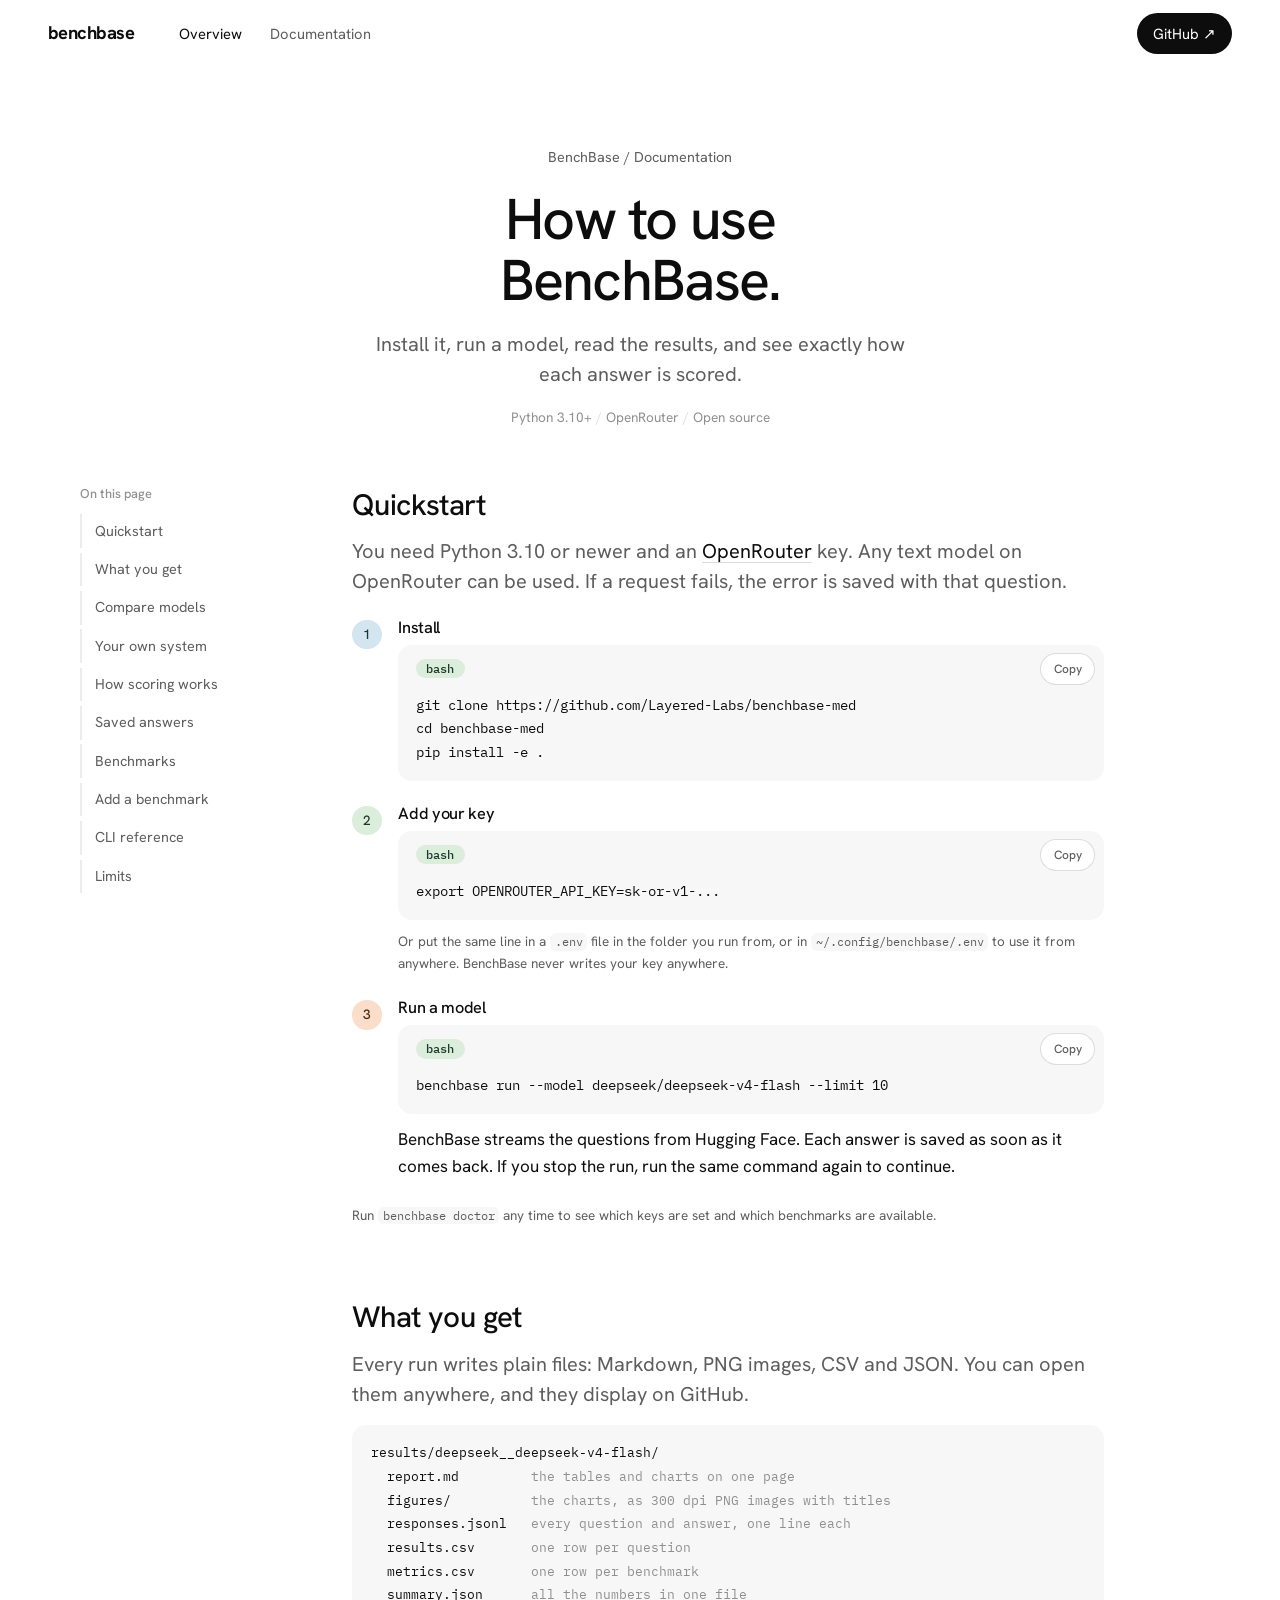
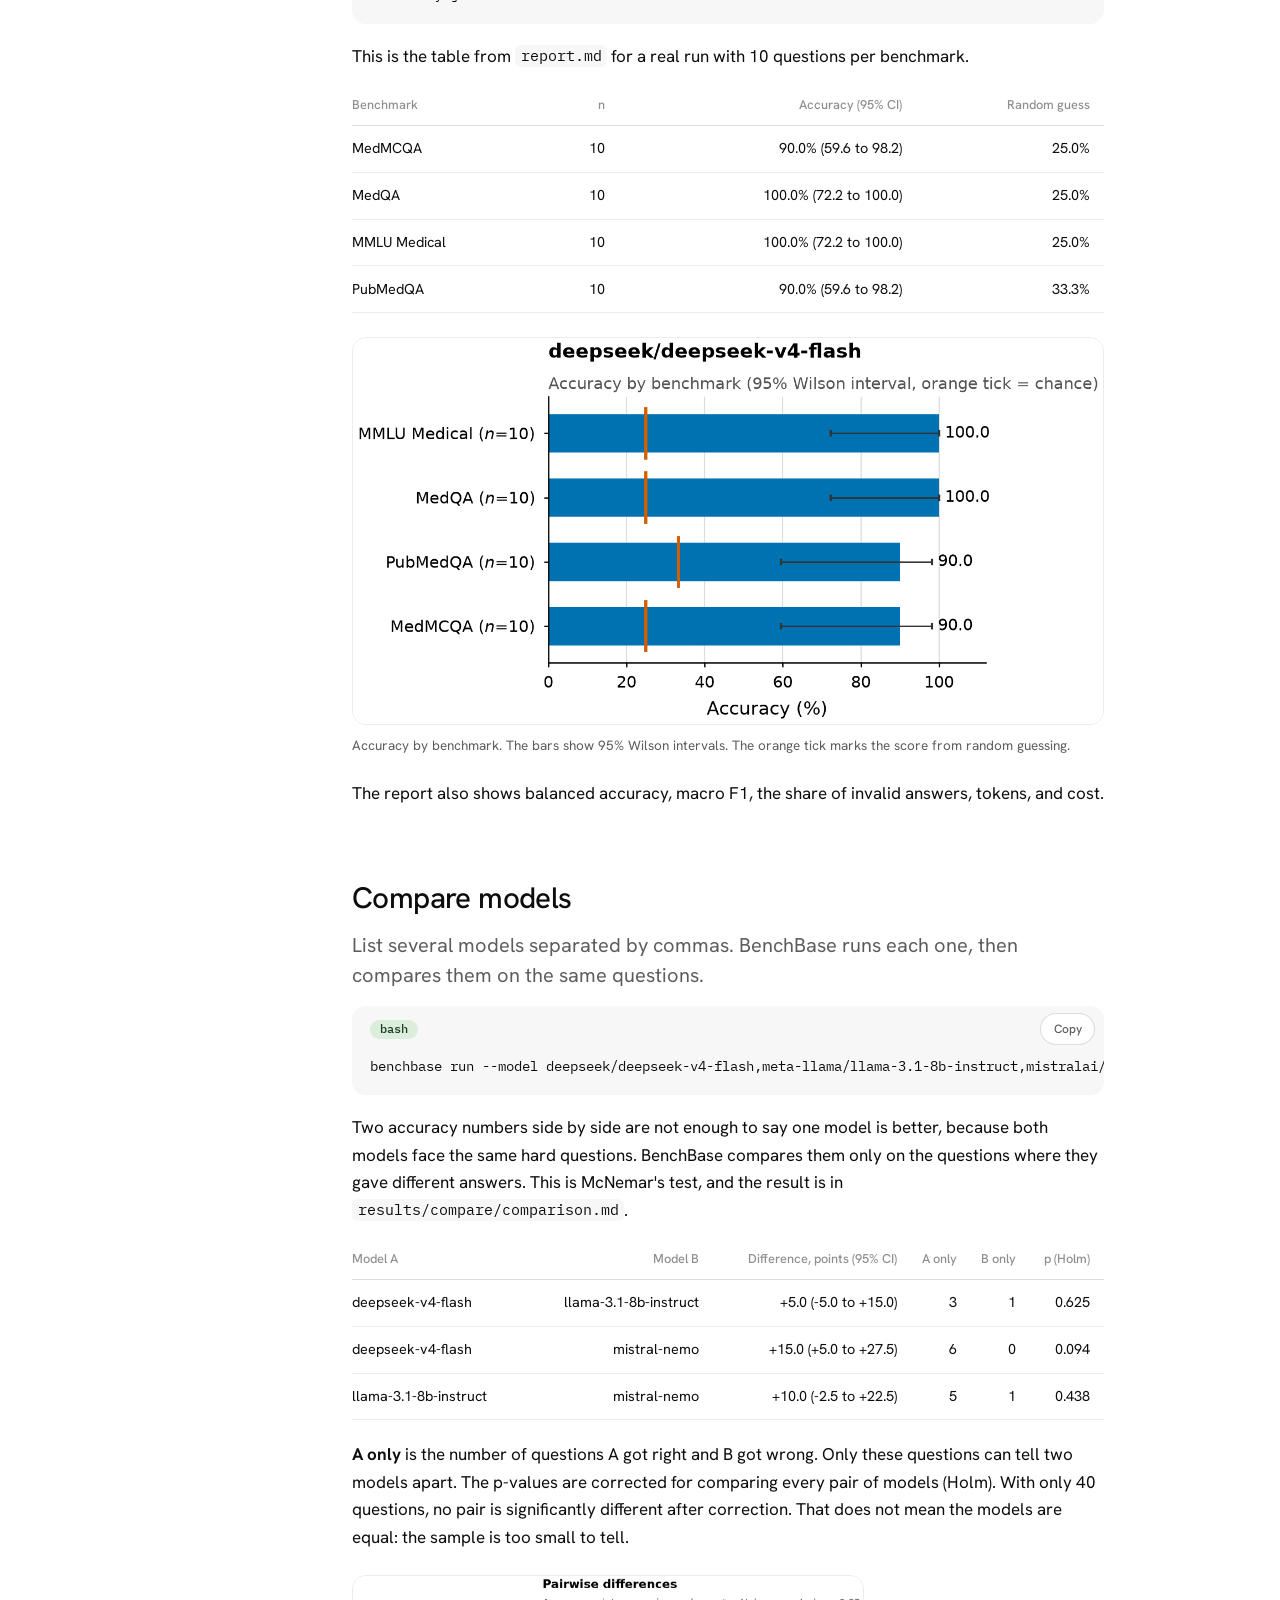
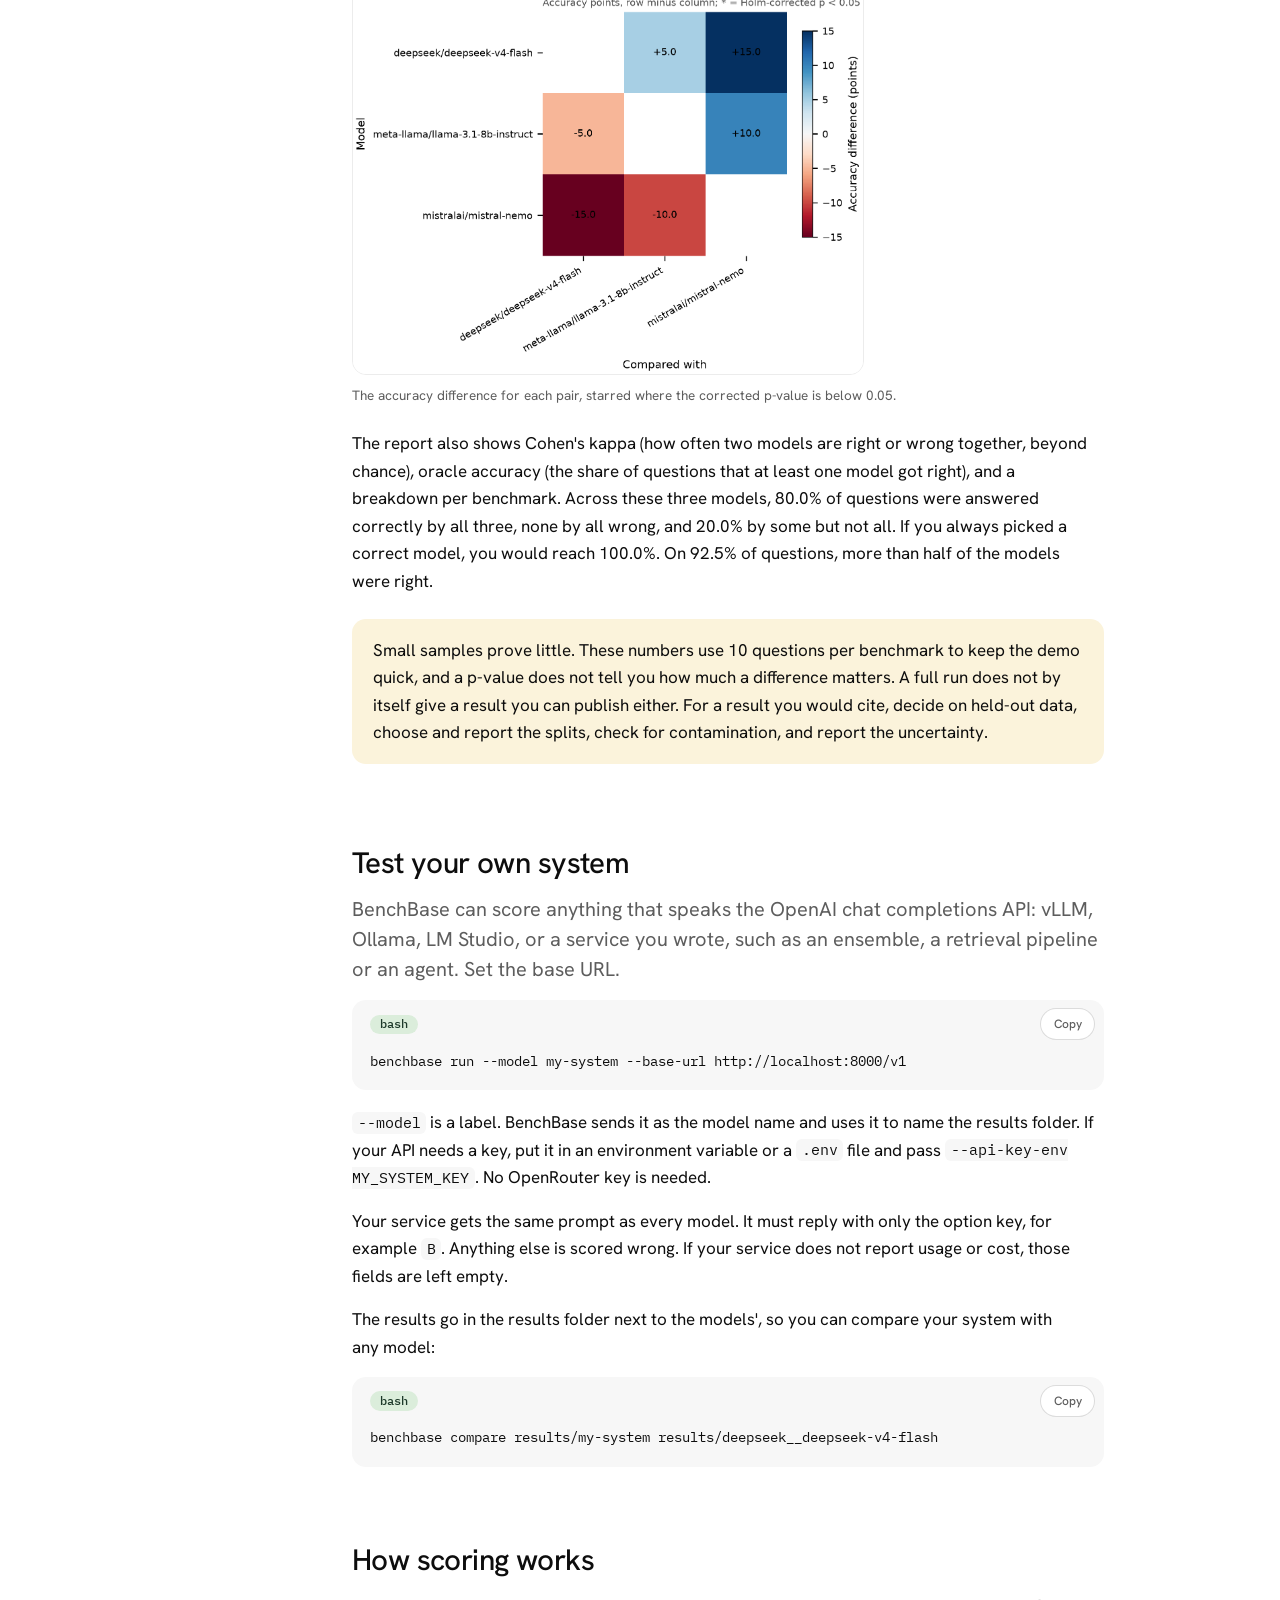
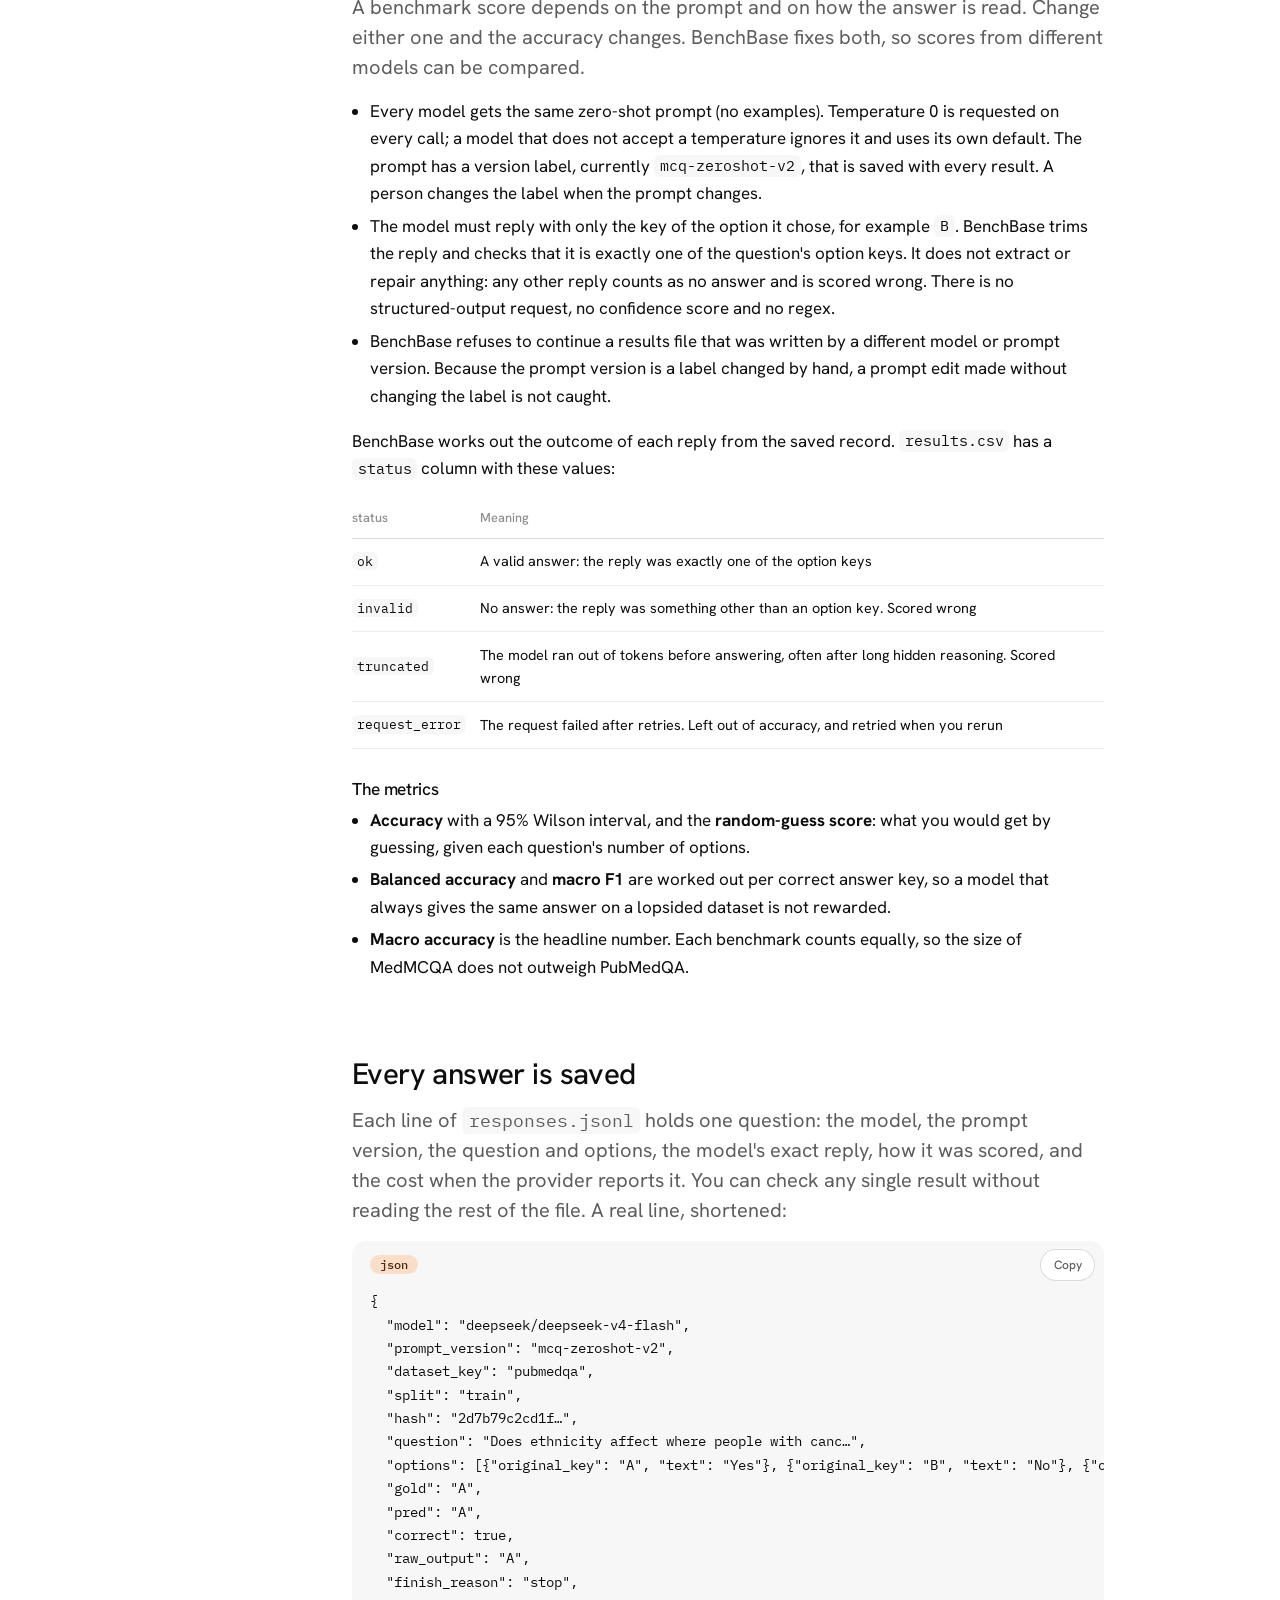
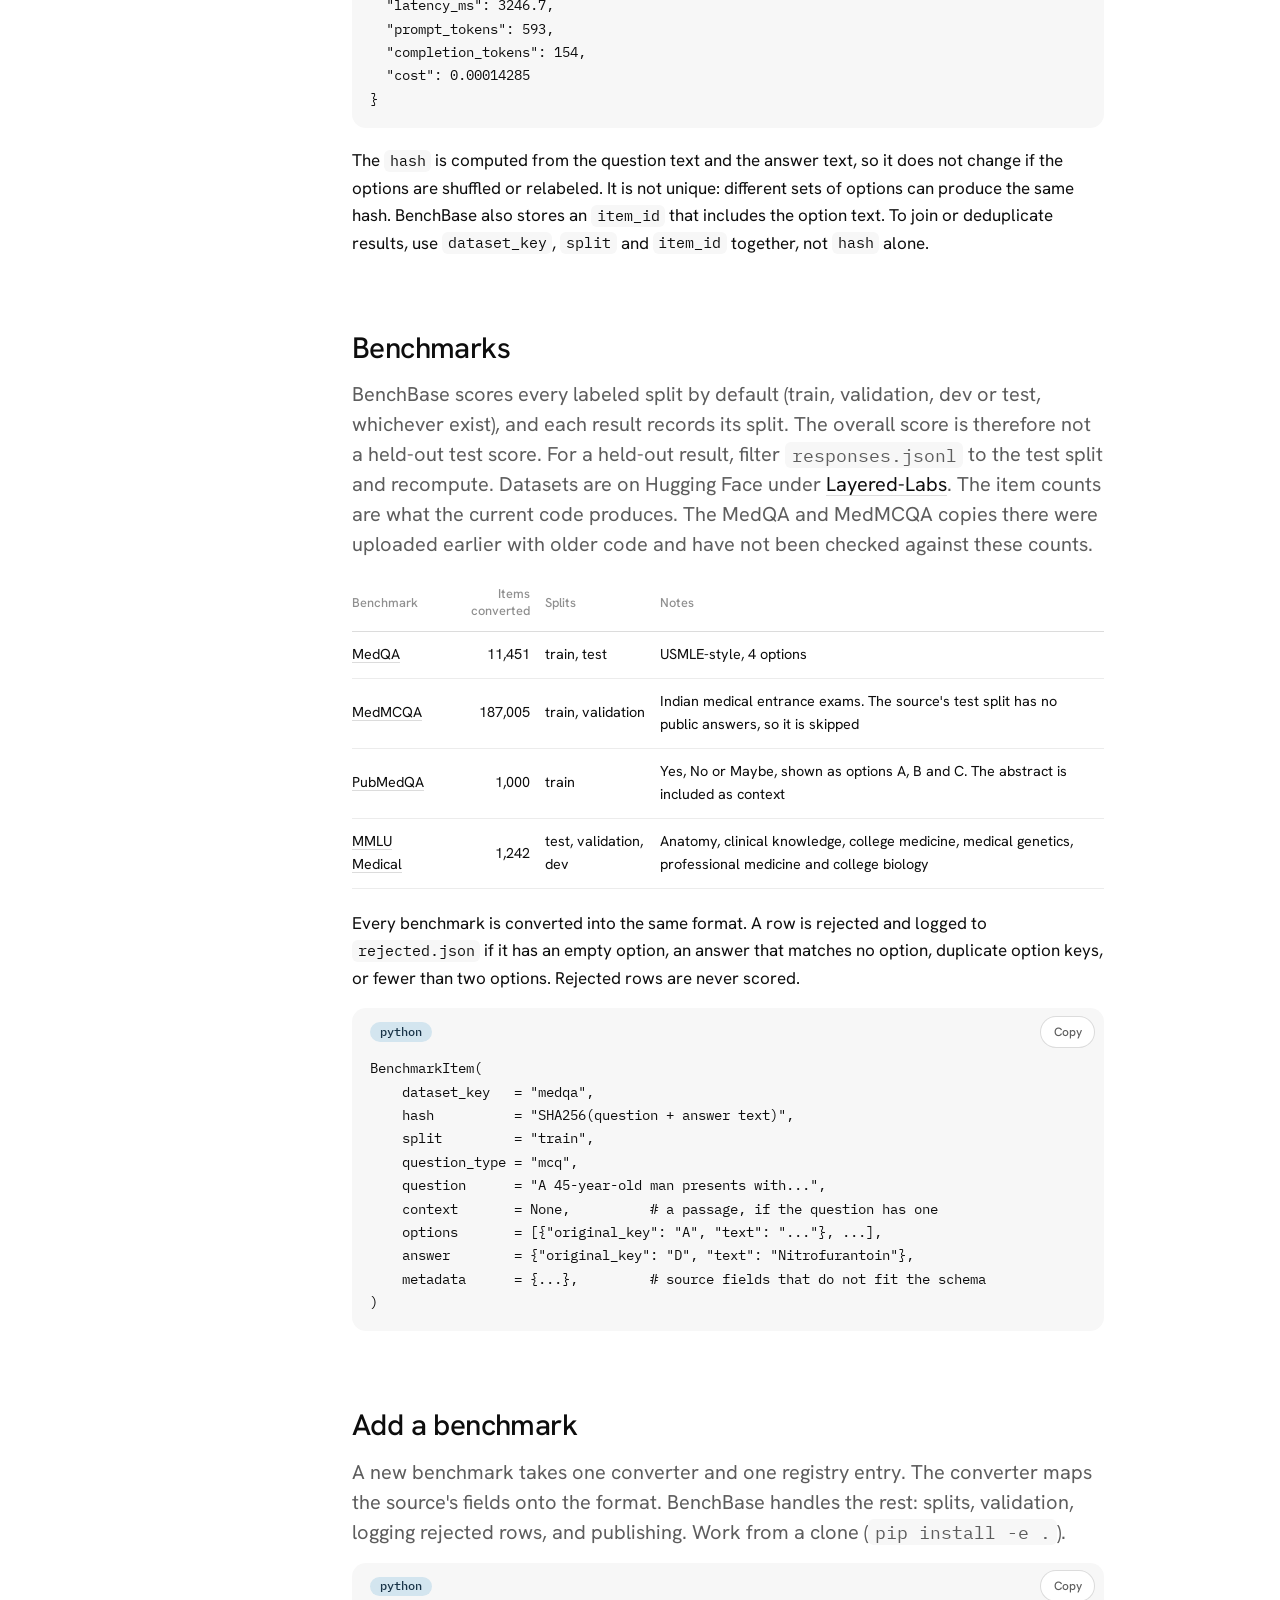
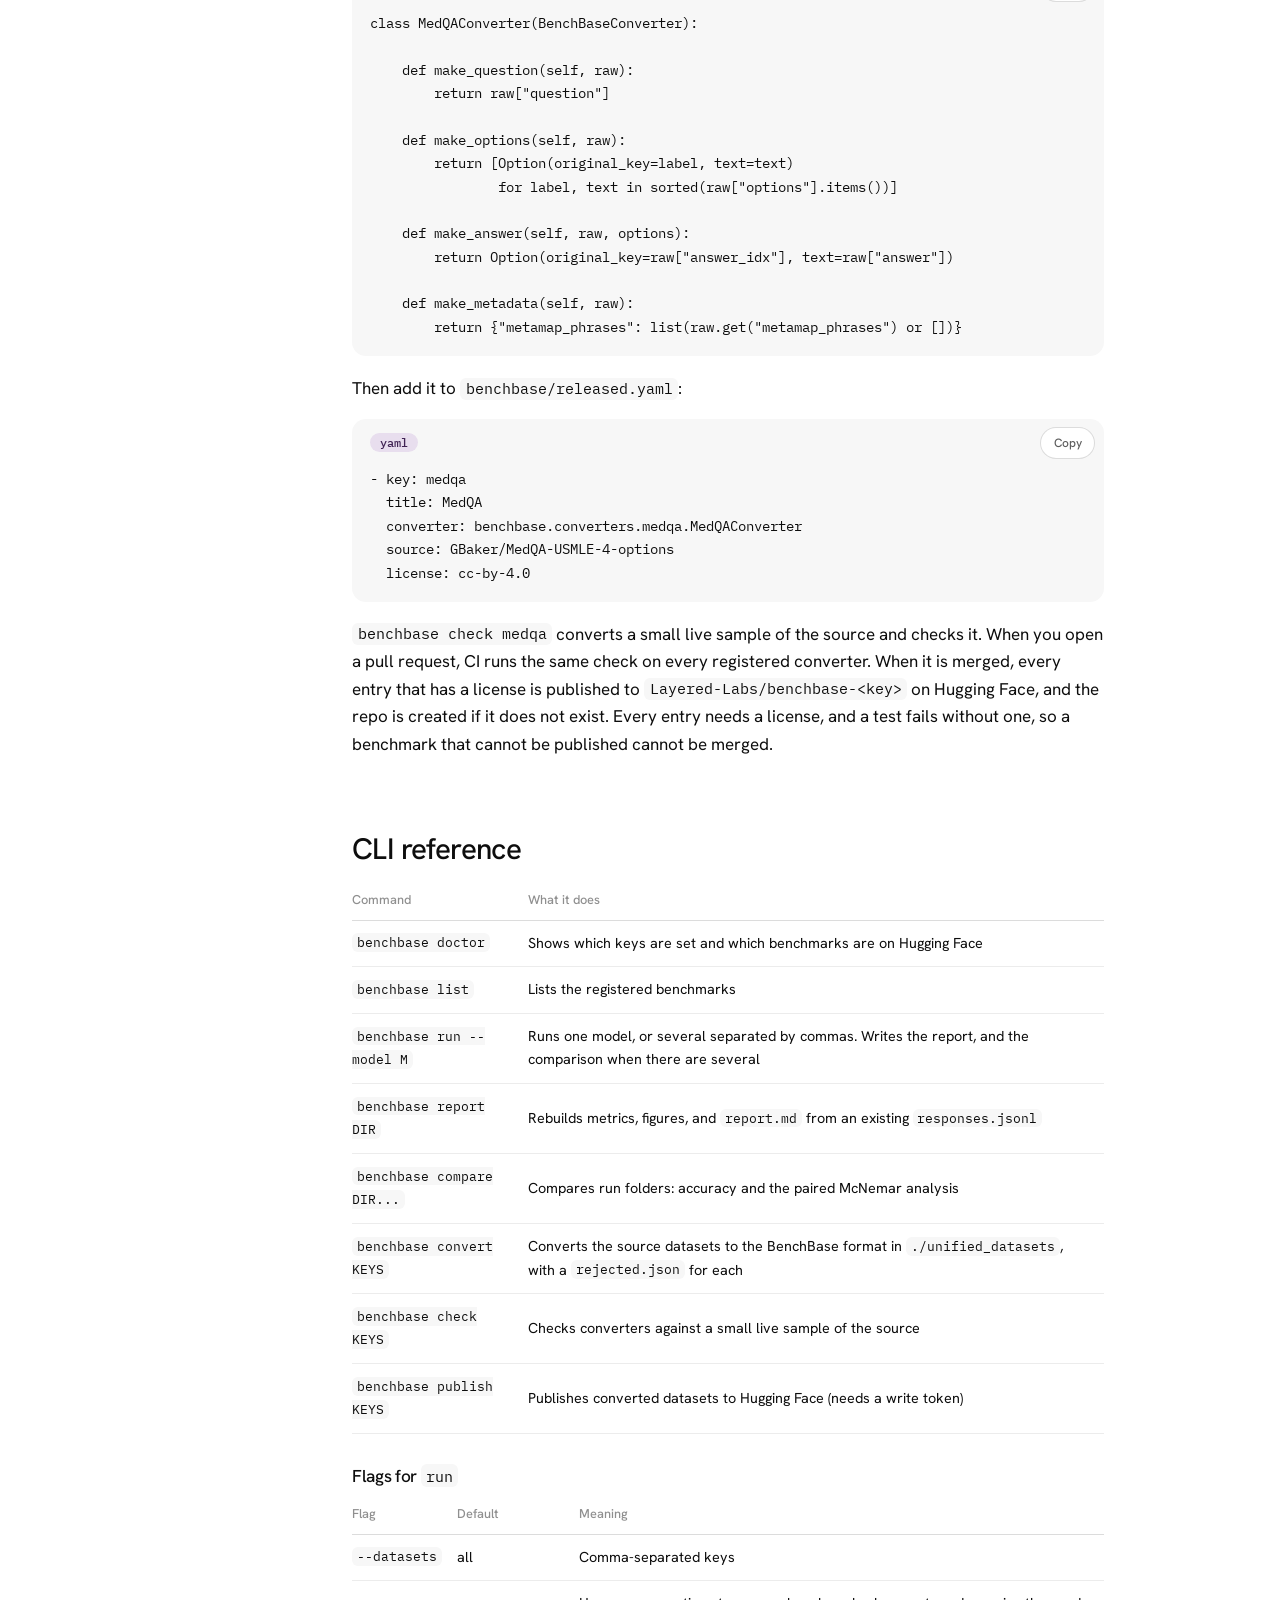
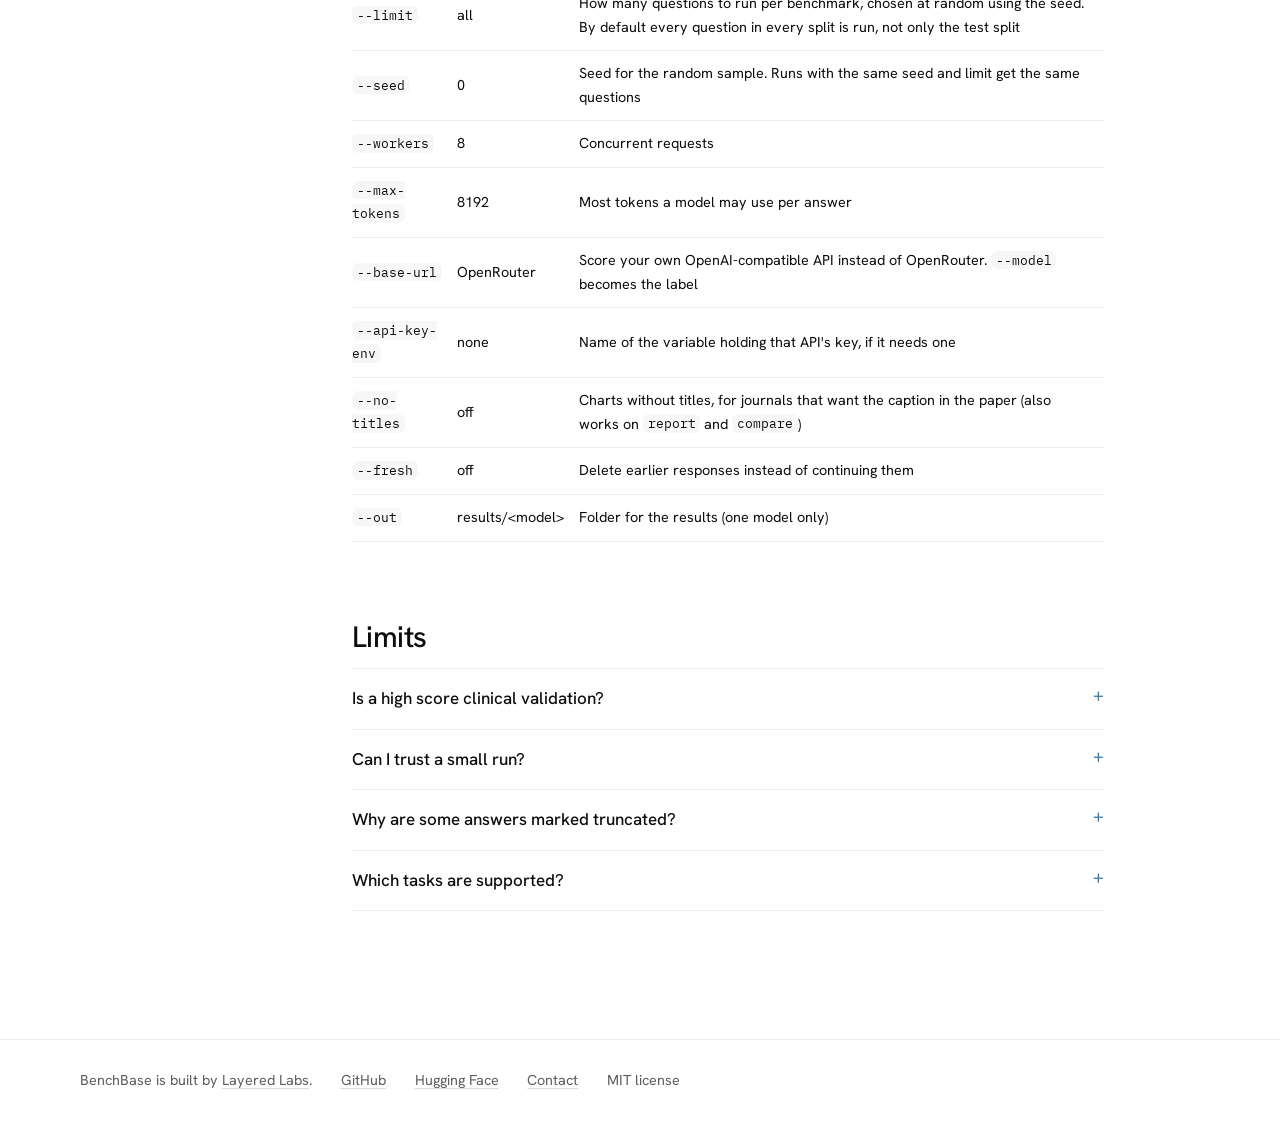
==== commit d57263f3: "Guide: every entry needs a license" ====
--- a/guide.html
+++ b/guide.html
@@ -243,7 +243,7 @@
   converter: benchbase.converters.medqa.MedQAConverter
   source: GBaker/MedQA-USMLE-4-options
   license: cc-by-4.0</code></pre></div>
-      <p><code>benchbase check medqa</code> converts a small live sample of the source and checks it. When you open a pull request, CI runs the same check on every registered converter. When it is merged, every entry that has a license is published to <code>Layered-Labs/benchbase-&lt;key&gt;</code> on Hugging Face, and the repo is created if it does not exist. Entries without a license are never published.</p>
+      <p><code>benchbase check medqa</code> converts a small live sample of the source and checks it. When you open a pull request, CI runs the same check on every registered converter. When it is merged, every entry that has a license is published to <code>Layered-Labs/benchbase-&lt;key&gt;</code> on Hugging Face, and the repo is created if it does not exist. Every entry needs a license, and a test fails without one, so a benchmark that cannot be published cannot be merged.</p>
     </section>
 
     <section id="cli">
